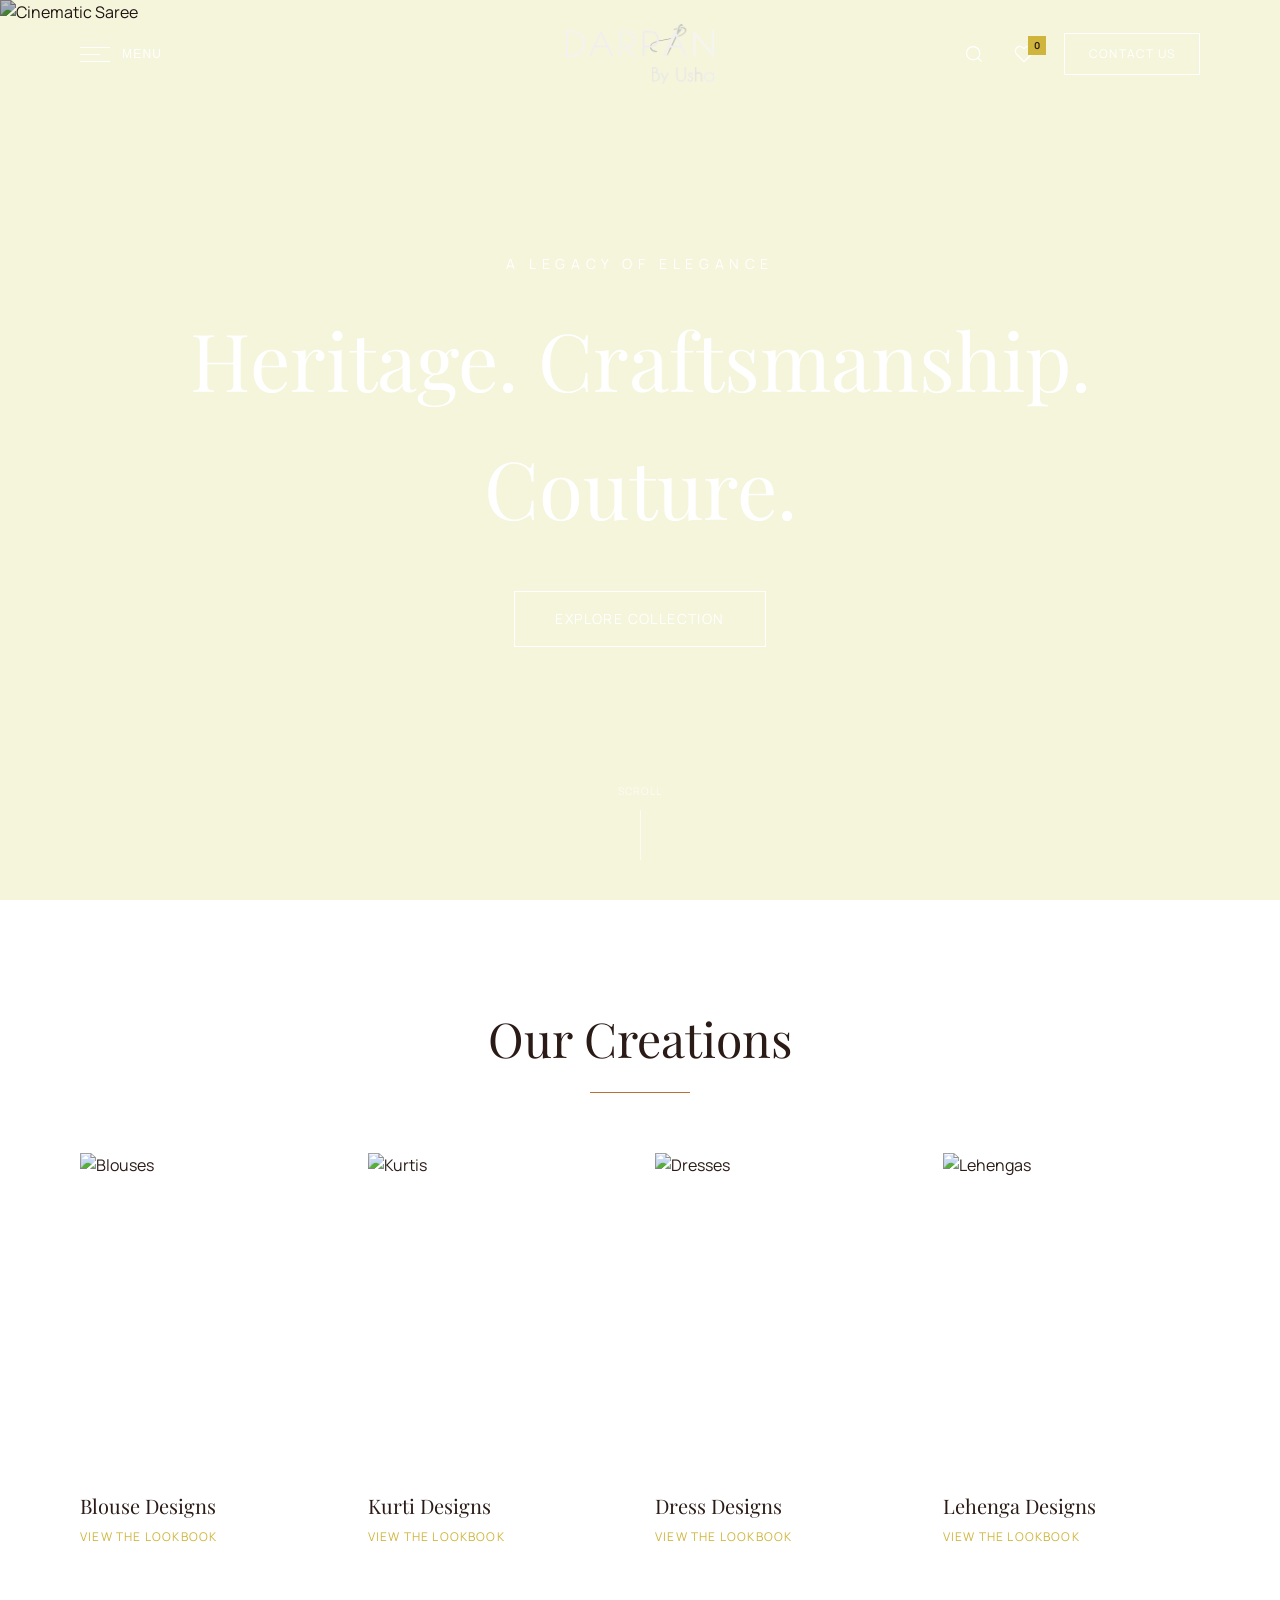
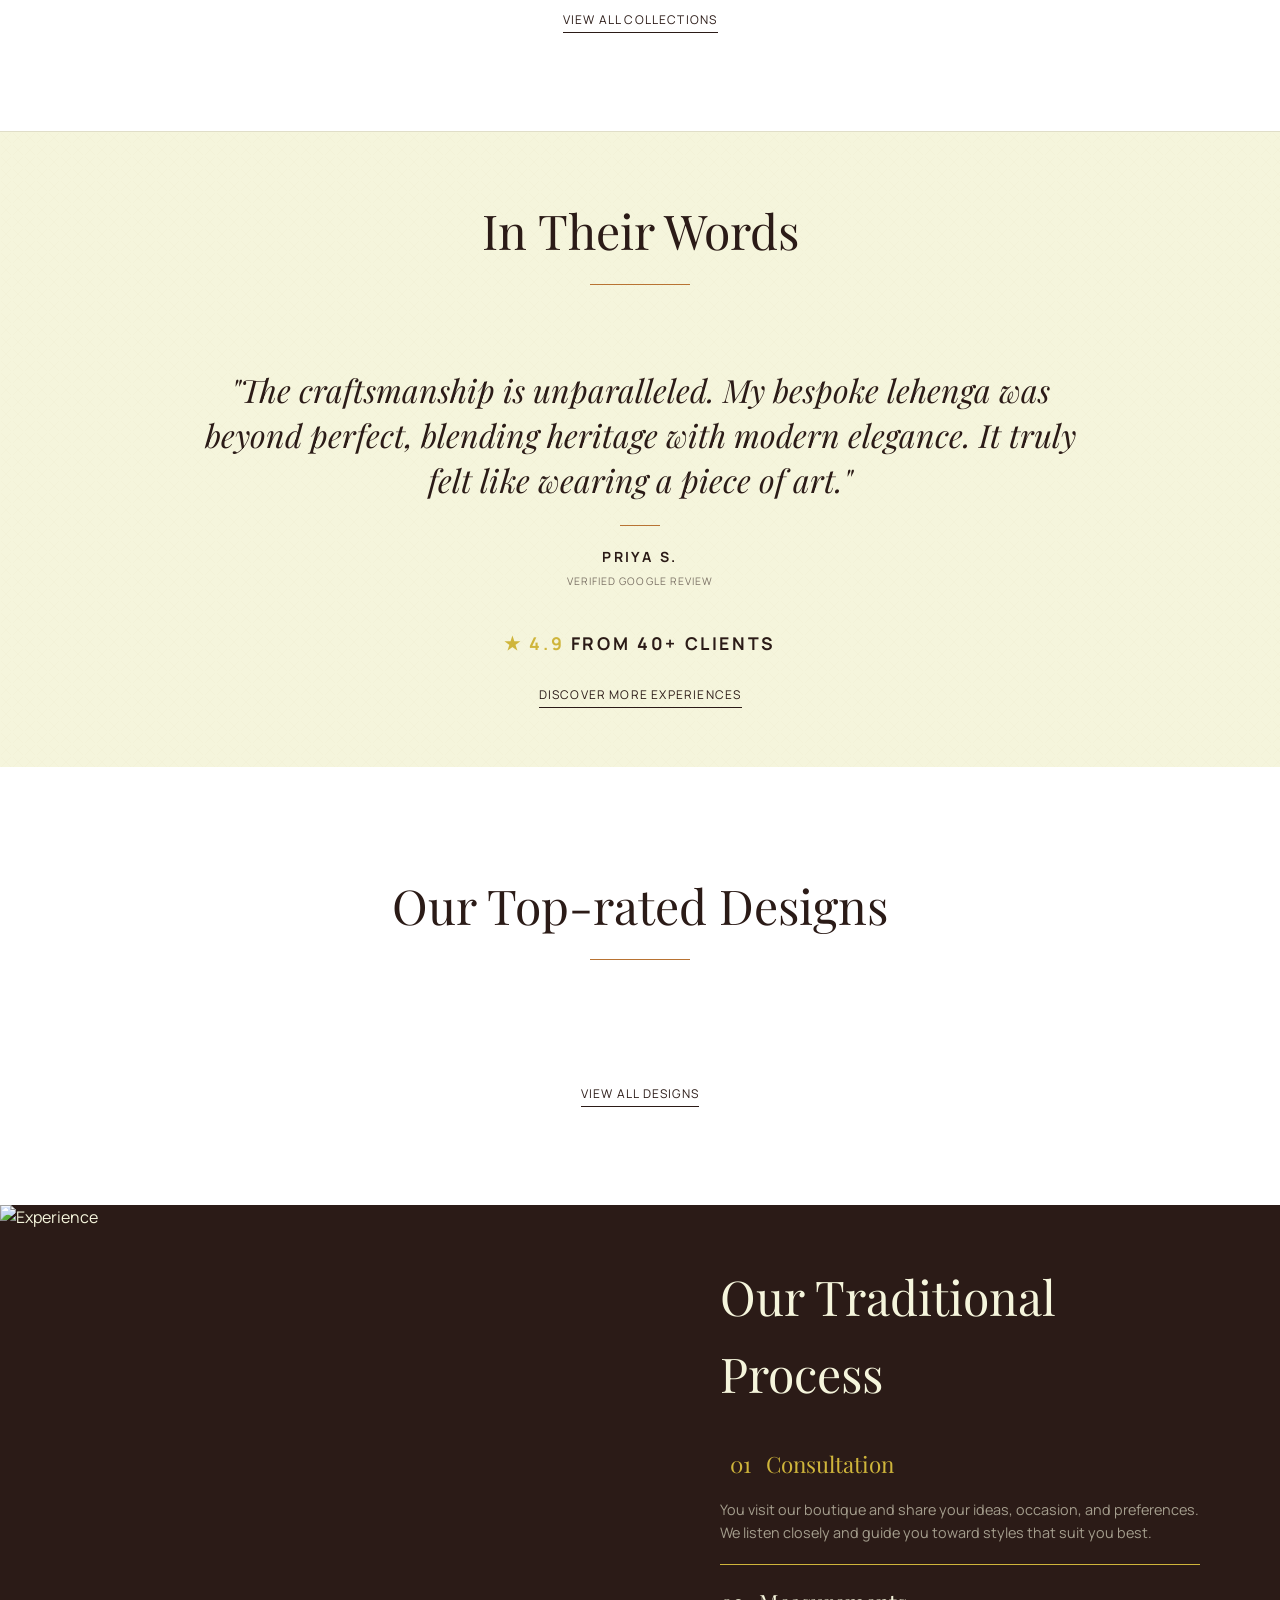
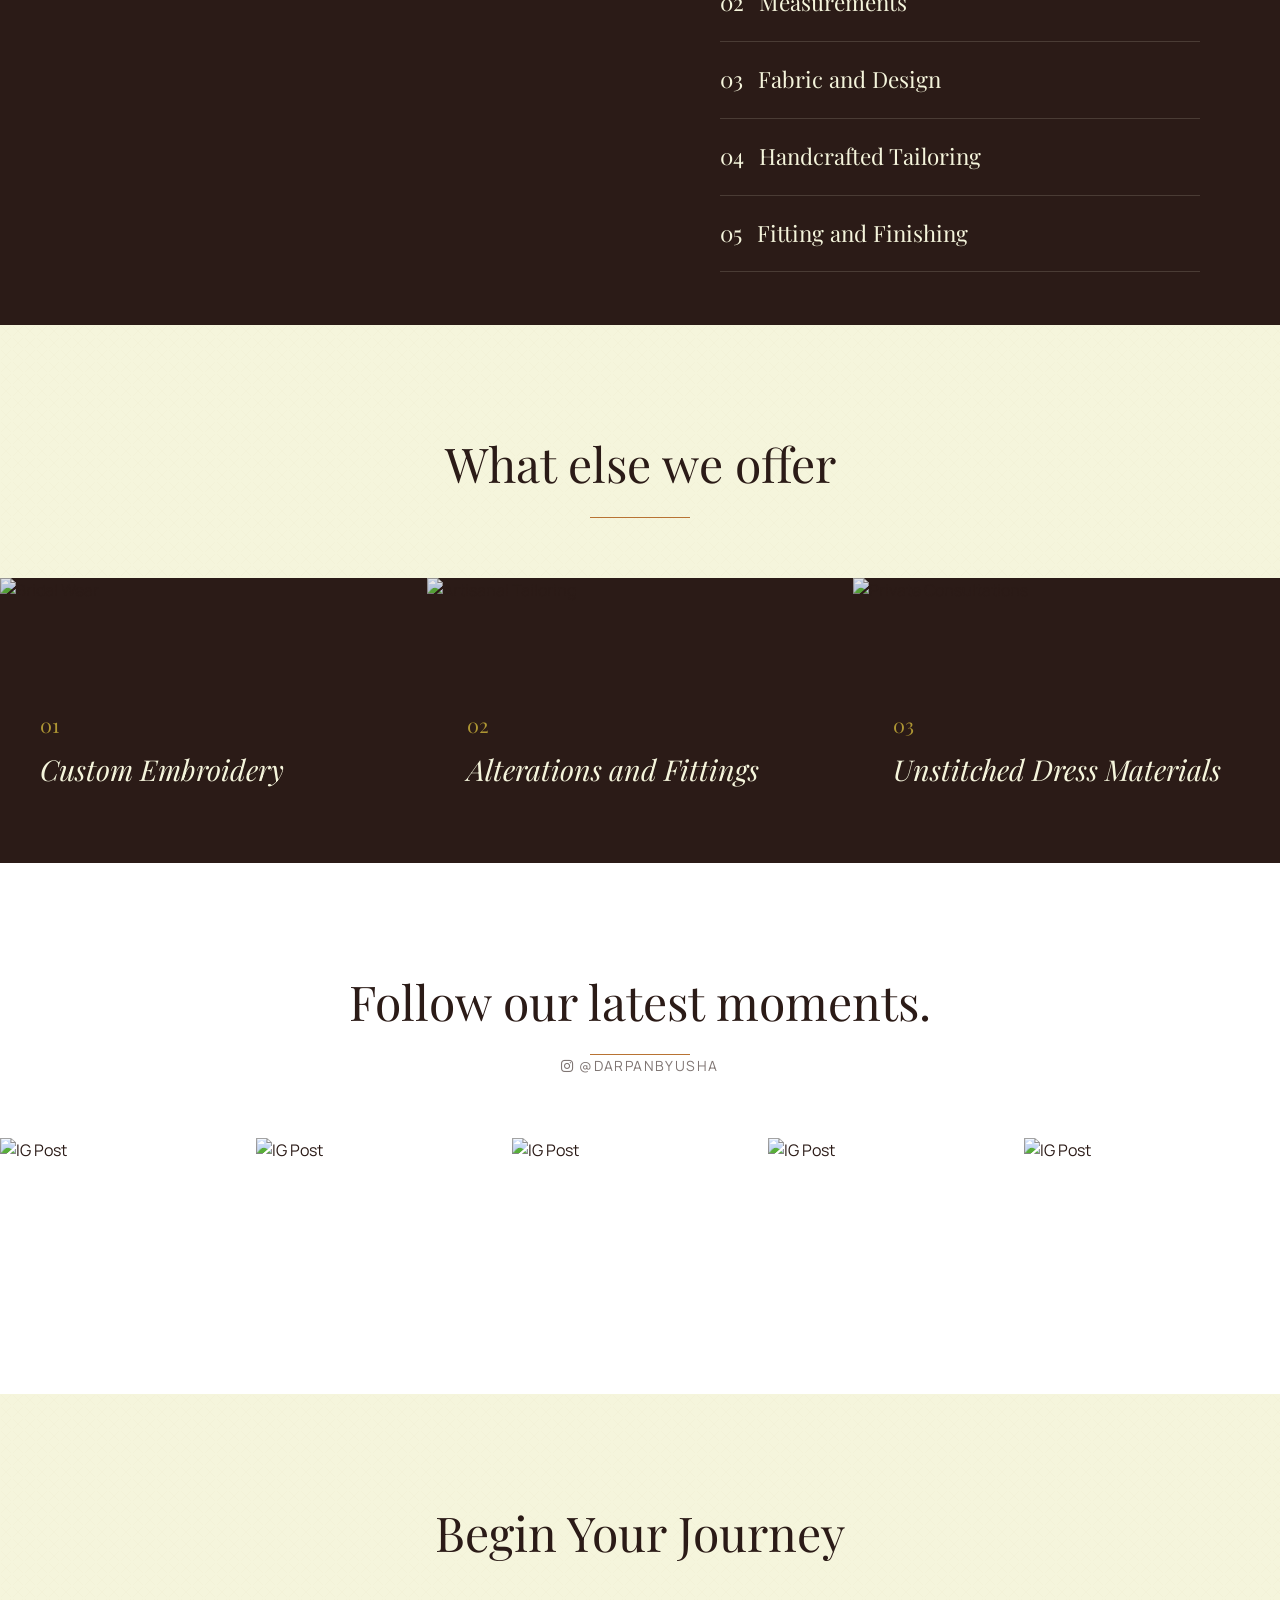
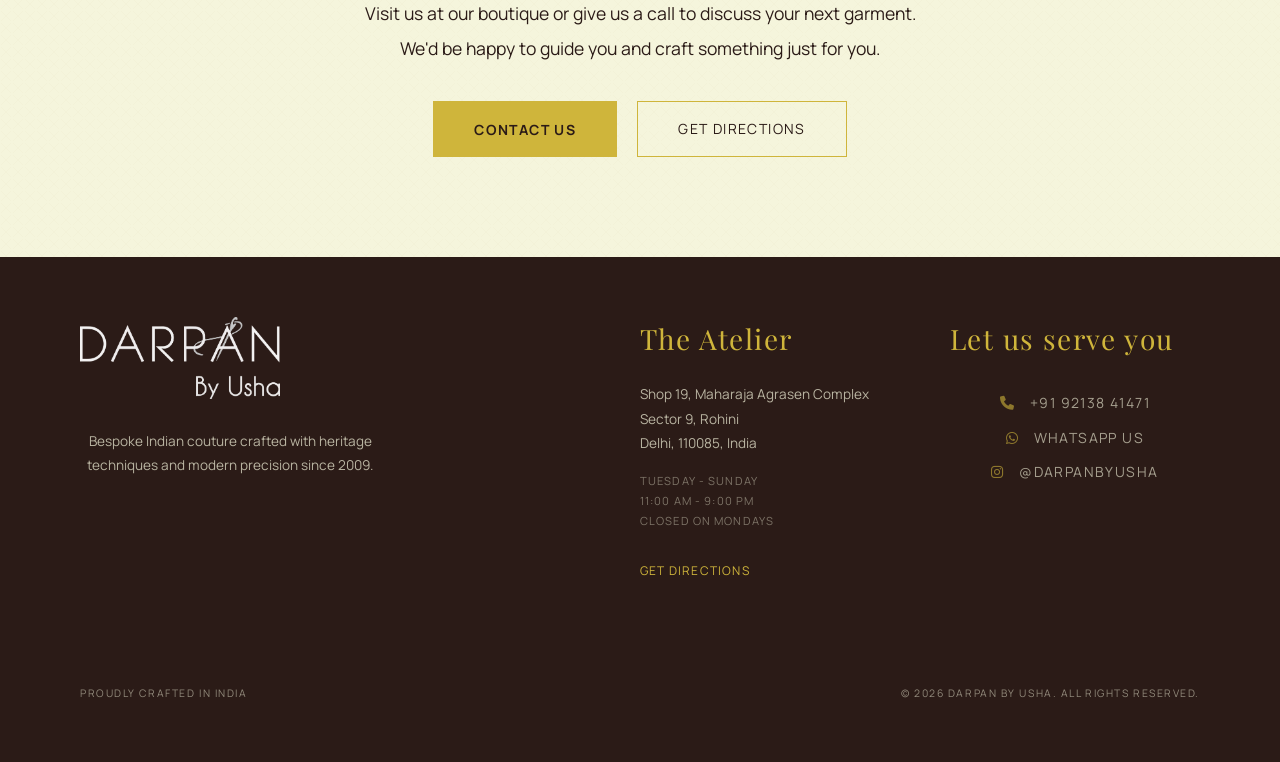
==== index.html @ d4e7345a "Update index.html" ====
<!DOCTYPE html>
<html lang="en">
<head>
    <meta charset="utf-8">
    <meta name="viewport" content="width=device-width, initial-scale=1.0">
    <title>DARPAN by Usha | Bespoke Indian Couture</title>

    <link rel="apple-touch-icon" sizes="180x180" href="images/apple-touch-icon.png">
    <link rel="icon" type="image/png" sizes="32x32" href="images/favicon-32x32.png">
    <link rel="icon" type="image/png" sizes="16x16" href="images/favicon-16x16.png">
    <link rel="icon" type="image/png" sizes="192x192" href="images/android-chrome-192x192.png">
    <link rel="icon" type="image/png" sizes="512x512" href="images/android-chrome-512x512.png">
    <link rel="shortcut icon" href="images/favicon.ico">
    <link rel="manifest" href="site.webmanifest">

    <link rel="preconnect" href="https://fonts.googleapis.com">
    <link rel="preconnect" href="https://fonts.gstatic.com" crossorigin>
    <link href="https://fonts.googleapis.com/css2?family=Manrope:wght@300;400;500;700&family=Playfair+Display:ital,wght@0,400;0,700;1,400&display=swap" rel="stylesheet">
    <link rel="stylesheet" href="https://cdnjs.cloudflare.com/ajax/libs/font-awesome/6.0.0/css/all.min.css">
    <link rel="stylesheet" href="style.css">
</head>
<body>

    <header class="site-header sticky-top" id="main-header">
        
        <div class="header-left">
            <button class="menu-toggle-btn" id="open-menu-btn">
                <div class="hamburger-icon">
                    <span></span><span></span><span></span>
                </div>
                <span class="header-label hidden-mobile">Menu</span>
            </button>
            
            <div class="header-search-socials d-none">
                <a href="https://www.instagram.com/DARPANbyUsha" aria-label="Instagram"><i class="fab fa-instagram"></i></a>
                <a href="https://maps.app.goo.gl/Pfu1Sb8B3ytTwmtg8" aria-label="Google Maps" class="search-map-icon"><i class="fas fa-map-marker-alt"></i></a>
            </div>
        </div>
        
        <div class="header-centre">
            <a href="index.html" class="logo-link" id="header-logo-link">
                <img src="images/logo.png" alt="DARPAN by Usha" class="site-logo">
            </a>
        </div>
        
        <div class="header-right">
            <button class="search-btn" id="open-search-btn" aria-label="Search">
                <svg width="20" height="20" viewBox="0 0 24 24" fill="none" stroke="currentColor" stroke-width="1.5">
                    <circle cx="11" cy="11" r="8"></circle>
                    <line x1="21" y1="21" x2="16.65" y2="16.65"></line>
                </svg>
            </button>
            
            <a href="favourites.html" class="favourites-btn" aria-label="Favourites">
                <svg width="20" height="20" viewBox="0 0 24 24" fill="none" stroke="currentColor" stroke-width="1.5">
                    <path d="M20.84 4.61a5.5 5.5 0 0 0-7.78 0L12 5.67l-1.06-1.06a5.5 5.5 0 0 0-7.78 7.78l1.06 1.06L12 21.23l7.78-7.78 1.06-1.06a5.5 5.5 0 0 0 0-7.78z"></path>
                </svg>
                <span class="fav-count">0</span>
            </a>

            <a href="#" class="btn-header-contact hidden-mobile open-nav-popup">Contact Us</a>

            <button id="close-search-btn" class="close-search-btn d-none" aria-label="Close Search">
                <i class="fas fa-times"></i>
            </button>
        </div>
    </header>

    <div class="menu-overlay" id="menu-overlay"></div>
    <nav class="side-menu" id="side-menu">
        <div class="side-menu-header">
            <button class="close-menu-btn" id="close-menu-btn" aria-label="Close Menu">
                <svg width="28" height="28" viewBox="0 0 24 24" fill="none" stroke="currentColor" stroke-width="1">
                    <line x1="18" y1="6" x2="6" y2="18"></line>
                    <line x1="6" y1="6" x2="18" y2="18"></line>
                </svg>
            </button>
        </div>
        
        <div class="side-menu-links">
            <a href="collections.html">Our Collections</a>
            <a href="designs.html">All Designs</a>
            <a href="about.html">About Us</a>
        </div>
        
        <div class="side-menu-divider"></div>
        
        <div class="side-menu-contact">
            <h2 class="contact-title">DARPAN by Usha</h2>
            <p>Shop 19, Maharaja Agrasen Complex<br>Sector 9, Rohini, Delhi, 110085, India</p>
            <p>+91 92138 41471</p>
            <a href="#" class="btn-solid-gold w-full mt-small open-nav-popup">Contact Us</a>
        </div>
    </nav>

    <main>
        <section id="hero" class="hero-section">
            <div class="hero-image-wrapper">
                <img src="images/hero.png" alt="Cinematic Saree" class="hero-bg">
            </div>
            <div class="hero-content">
                <span class="hero-subtitle animate-pulse">A Legacy of Elegance</span>
                <h1 class="hero-title">Heritage. Craftsmanship. Couture.</h1>
                <a href="#collections" class="btn-outline-light">Explore Collection</a>
            </div>
            <div class="scroll-indicator">
                <span>Scroll</span>
                <div class="scroll-line"><div class="scroll-line-inner"></div></div>
            </div>
        </section>

        <section id="collections" class="section-padding bg-white py-large">
            <div class="text-center mb-large">
                <h2 class="section-heading">Our Creations</h2>
                <div class="divider-copper"></div>
            </div>   

            <div class="grid-4-col mb-large">
                <a href="designs.html?filter=blouses" class="collection-card">
                    <div class="img-4x5"><img src="images/blouses.png" alt="Blouses"></div>
                    <h3>Blouse Designs</h3>
                    <p class="card-meta">View the Lookbook</p>
                </a>
                <a href="designs.html?filter=kurtis" class="collection-card">
                    <div class="img-4x5"><img src="images/kurtis.png" alt="Kurtis"></div>
                    <h3>Kurti Designs</h3>
                    <p class="card-meta">View the Lookbook</p>
                </a>
                <a href="designs.html?filter=dresses" class="collection-card">
                    <div class="img-4x5"><img src="images/dresses.png" alt="Dresses"></div>
                    <h3>Dress Designs</h3>
                    <p class="card-meta">View the Lookbook</p>
                </a>
                <a href="designs.html?filter=lehengas" class="collection-card">
                    <div class="img-4x5"><img src="images/lehengas.png" alt="Lehengas"></div>
                    <h3>Lehenga Designs</h3>
                    <p class="card-meta">View the Lookbook</p>
                </a>
            </div>

            <div class="text-center">
                <a href="collections.html" class="link-underline">View All Collections</a>
            </div>
        </section>

        <section class="section-padding py-medium bg-cream relative texture-bg border-top-light border-bottom-light">
            <div class="text-center mb-large relative z-10">
                <h2 class="section-heading ">In Their Words</h2>
                <div class="divider-copper mb-small"></div>
            </div>

            <div class="testimonial-slider relative z-10" id="testimonial-slider">
                <div class="testimonial-slide active">
                    <div class="quote-wrapper">
                        <h3 class="testimonial-quote italic">
                            "The craftsmanship is unparalleled. My bespoke lehenga was beyond perfect, blending heritage with modern elegance. It truly felt like wearing a piece of art."
                        </h3>
                    </div>
                    <div class="accent-line"></div>
                    <div class="testimonial-author">
                        <p class="author-name">Priya S.</p>
                        <p class="author-meta">Verified Google Review</p>
                    </div>
                </div>

                <div class="testimonial-slide">
                    <div class="quote-wrapper">
                        <h3 class="testimonial-quote italic">
                            "An absolute masterclass in tailoring. The Banarasi silk saree I purchased is now a cherished family heirloom."
                        </h3>
                    </div>
                    <div class="accent-line"></div>
                    <div class="testimonial-author">
                        <p class="author-name">Anjali K.</p>
                        <p class="author-meta">Verified Google Review</p>
                    </div>
                </div>

                <div class="testimonial-slide">
                    <div class="quote-wrapper">
                        <h3 class="testimonial-quote italic">
                            "From the first consultation to the final fitting, the experience was flawless. True luxury and authentic artistry in every single stitch."
                        </h3>
                    </div>
                    <div class="accent-line"></div>
                    <div class="testimonial-author">
                        <p class="author-name">Meera R.</p>
                        <p class="author-meta">Verified Google Review</p>
                    </div>
                </div>
            </div>

            <div class="text-center mt-large relative z-10">
                <p class="rating-text mb-small"><span class="text-gold">★ 4.9</span> from 40+ clients</p>
                <a href="https://maps.app.goo.gl/QJRLhpbEAr96PmsB6" target="_blank" rel="noopener noreferrer" class="link-underline">Discover More Experiences</a>
            </div>
        </section>

        <section class="section-padding bg-white py-large">
            <div class="text-center mb-large">
                <h2 class="section-heading">Our Top-rated Designs</h2>
                <div class="divider-copper"></div>
            </div>
            
            <div id="homepage-designs-grid" class="grid-4-col mb-large"></div>
        
            <div class="text-center">
                <a href="designs.html" class="link-underline">View All Designs</a>
            </div>    
        </section>


        <section class="experience-section">
            <div class="experience-img-side">
                <img src="images/kurtis.png" alt="Experience" id="experience-image">
            </div>
            <div class="experience-text-side">
                <h2 class="section-heading mb-large text-cream">Our Traditional Process</h2>
                <div class="experience-accordion">
                    <div class="experience-item active" data-img="images/kurtis.png">
                        <h3><span>01</span> Consultation</h3>
                        <p>You visit our boutique and share your ideas, occasion, and preferences.<br>We listen closely and guide you toward styles that suit you best.</p>
                    </div>
                    <div class="experience-item" data-img="images/dress5.png">
                        <h3><span>02</span>Measurements</h3>
                        <p>Precise measurements are taken to ensure the garment is tailored specifically to you.</p>
                    </div>
                    <div class="experience-item" data-img="images/dress7.png">
                        <h3><span>03</span> Fabric and Design</h3>
                        <p>You may bring your own fabric, or we can help source the right material.<br>Together we finalize the design, details, and delivery timeline.</p>
                    </div>
                    <div class="experience-item" data-img="images/dress6.png">
                        <h3><span>04</span> Handcrafted Tailoring</h3>
                        <p>Our master cutter carefully prepares the pattern to your measurements, and our skilled tailors stitch the garment with attention to every detail.</p>
                    </div>
                    <div class="experience-item" data-img="images/kurtis.png">
                        <h3><span>05</span> Fitting and Finishing</h3>
                        <p>You return for a fitting.<br>Most pieces fit beautifully the first time, but we happily make any adjustments before the final delivery.</p>
                    </div>
                </div>
            </div>
        </section>

        <section id="services" class="section-padding py-custom relative texture-bg bg-cream">
            <div class="text-center mb-large">
                <h2 class="section-heading">What else we offer</h2>
                <div class="divider-copper mb-small"></div>
            </div>

            <div class="landscape-services-grid">
                <div class="landscape-card">
                    <img src="https://lh3.googleusercontent.com/aida-public/[base64]" alt="Bridal Wear" class="landscape-bg">
                    <div class="landscape-overlay"></div>
                    <div class="landscape-content">
                        <span class="landscape-number font-heading text-gold">01</span>
                        <h3 class="landscape-title italic">Custom Embroidery</h3>
                        <div class="landscape-line"></div>
                        <p class="landscape-desc">We create custom embroidery based on your design and fabric, adding elegant detail to your outfit.</p>
                    </div>
                </div>
                <div class="landscape-card">
                    <img src="https://lh3.googleusercontent.com/aida-public/[base64]" alt="Artisanal Tailoring" class="landscape-bg">
                    <div class="landscape-overlay"></div>
                    <div class="landscape-content">
                        <span class="landscape-number font-heading text-gold">02</span>
                        <h3 class="landscape-title italic">Alterations and Fittings</h3>
                        <div class="landscape-line"></div>
                        <p class="landscape-desc">We offer precise alterations to ensure your outfit fits and drapes beautifully.</p>
                    </div>
                </div>
                <div class="landscape-card">
                    <img src="https://lh3.googleusercontent.com/aida-public/[base64]" alt="Private Consultations" class="landscape-bg">
                    <div class="landscape-overlay"></div>
                    <div class="landscape-content">
                        <span class="landscape-number font-heading text-gold">03</span>
                        <h3 class="landscape-title italic">Unstitched Dress Materials</h3>
                        <div class="landscape-line"></div>
                        <p class="landscape-desc">We offer quality dress materials that can be stitched to your design and measurements.</p>
                    </div>
                </div>
            </div>
        </section>

        <section class="bg-white py-custom">
            <div class="text-center mb-large">
                <h2 class="section-heading ">Follow our latest moments.</h2>
                <div class="divider-copper"></div>
                <p class="section-subheading">
                    <a href="https://instagram.com/DARPANbyUsha" target="_blank" rel="noopener">
                        <i class="fab fa-instagram"></i>
                        @DARPANbyUsha
                    </a>
                </p>
            </div>
            <div class="grid-5-col-edge">
                <a href="https://www.instagram.com/p/CX-rikZs5_0/?utm_source=ig_web_copy_link&igsh=MzRlODBiNWFlZA==" target="_blank" class="insta-block">
                    <img src="images/dress6.png" alt="IG Post">
                    <div class="insta-overlay"><i class="fab fa-instagram"></i></div>
                </a>
                <a href="https://www.instagram.com/p/CX-rikZs5_0/?utm_source=ig_web_copy_link&igsh=MzRlODBiNWFlZA==" target="_blank" class="insta-block">
                    <img src="images/dress7.png" alt="IG Post">
                    <div class="insta-overlay"><i class="fab fa-instagram"></i></div>
                </a>
                <a href="https://www.instagram.com/p/CX-rikZs5_0/?utm_source=ig_web_copy_link&igsh=MzRlODBiNWFlZA==" target="_blank" class="insta-block">
                    <img src="images/dress8.png" alt="IG Post">
                    <div class="insta-overlay"><i class="fab fa-instagram"></i></div>
                </a>
                <a href="https://www.instagram.com/p/CX-rikZs5_0/?utm_source=ig_web_copy_link&igsh=MzRlODBiNWFlZA==" target="_blank" class="insta-block">
                    <img src="images/dress9.png" alt="IG Post">
                    <div class="insta-overlay"><i class="fab fa-instagram"></i></div>
                </a>
                <a href="https://www.instagram.com/p/CX-rikZs5_0/?utm_source=ig_web_copy_link&igsh=MzRlODBiNWFlZA==" target="_blank" class="insta-block">
                    <img src="images/dress2.png" alt="IG Post">
                    <div class="insta-overlay"><i class="fab fa-instagram"></i></div>
                </a>
            </div>
        </section>

        <section class="section-padding py-large bg-cream relative texture-bg text-center">
            <div class="cta-container">
                <h2 class="section-heading mb-small">Begin Your Journey</h2>
                <p class="cta-text">
                    Visit us at our boutique or give us a call to discuss your next garment.<br>
                    We'd be happy to guide you and craft something just for you.
                </p>
                <div class="cta-buttons mt-small">
                    <button id="open-contact-popup" class="btn-solid-gold">Contact Us</button>
                    <a href="https://maps.app.goo.gl/QJRLhpbEAr96PmsB6" target="_blank" rel="noopener noreferrer" class="btn-outline-gold">Get Directions</a>
                </div>
            </div>
        </section>
    </main>

<footer class="site-footer bg-brown text-cream py-medium">
        <div class="max-w-screen mx-auto section-padding">
            
            <div class="footer-editorial-grid">
                
                <div class="footer-brand-editorial">
                    <a href="index.html">
                        <img src="images/logo.png" alt="DARPAN by Usha" class="footer-logo-large">
                    </a>
                    <p class="mt-small" style="opacity: 0.7; font-size: 0.85rem; line-height: 1.8; max-width: 300px;">
                        Bespoke Indian couture crafted with heritage techniques and modern precision since 2009.
                    </p>
                </div>

                <div class="footer-atelier">
                    <h4 class="footer-heading text-gold">The Atelier</h4>
                    <p style="opacity: 0.7; font-size: 0.85rem; line-height: 1.8; margin-bottom: 15px;">
                        Shop 19, Maharaja Agrasen Complex<br>
                        Sector 9, Rohini<br>
                        Delhi, 110085, India
                    </p>
                    
                    <p style="opacity: 0.4; font-size: 0.7rem; letter-spacing: 0.1em; text-transform: uppercase; line-height: 1.8;">
                        Tuesday - Sunday<br>
                        11:00 AM - 9:00 PM<br>
                        Closed on Mondays
                    </p>
                    
                    <a href="https://maps.app.goo.gl/Pfu1Sb8B3ytTwmtg8" target="_blank" rel="noopener noreferrer" class="link-underline mt-small" style="display: inline-block; color: var(--gold); font-size: 0.75rem;">Get Directions</a>
                </div>

                <div class="footer-contact-editorial">
                    <h4 class="footer-heading text-gold">Let us serve you</h4>
                    
                    <div class="footer-contact-links mt-small">
                        <a href="tel:+919213841471">
                            <i class="fas fa-phone" style="color: var(--gold); margin-right: 10px;"></i> +91 92138 41471
                        </a>
                        <a href="https://wa.me/919213841471" target="_blank" rel="noopener noreferrer">
                            <i class="fab fa-whatsapp" style="color: var(--gold); margin-right: 10px;"></i> WhatsApp Us
                        </a>
                        <a href="https://instagram.com/DARPANbyUsha" target="_blank" rel="noopener noreferrer">
                            <i class="fab fa-instagram" style="color: var(--gold); margin-right: 10px;"></i> @DARPANbyUsha
                        </a>
                    </div>
                </div>

            </div>

            <div class="footer-bottom-editorial">
                <div class="footer-bottom-flex">
                    <p>Proudly Crafted in India</p>
                    <p>© 2026 DARPAN by Usha. All Rights Reserved.</p>
                </div>
            </div>

        </div>
    </footer>


    <button id="scroll-to-top" class="scroll-to-top-btn" aria-label="Back to top">
        <svg viewBox="0 0 24 24" fill="none" stroke="currentColor" stroke-width="1.5">
            <path d="M18 15l-6-6-6 6"></path>
        </svg>
    </button>

    <div id="search-overlay" class="search-modal">
        <div class="search-container">
            <div class="premium-search-box">
                <svg class="search-input-icon" width="28" height="28" viewBox="0 0 24 24" fill="none" stroke="currentColor" stroke-width="1.5">
                    <circle cx="11" cy="11" r="8"></circle>
                    <line x1="21" y1="21" x2="16.65" y2="16.65"></line>
                </svg>
                <input type="text" id="search-input" class="premium-search-input" placeholder="SEARCH FOR A DESIGN..." autocomplete="off">
            </div>
            
            <div id="search-results-grid" class="grid-4-col gallery-grid max-w-screen mx-auto" style="width: 100%;"></div>
            
            <div id="search-empty-state" class="text-center d-none" style="margin-top: 40px;">
                <p style="color: #000; font-size: 1rem; text-transform: uppercase; letter-spacing: 0.1em;">No matching designs found.</p>
            </div>

            <div class="search-footer-cta mt-large text-center">
                <p class="cta-question">Can't find exactly what you are looking for?<br>Reach out to discuss your custom requirements.</p>
                <div class="search-cta-buttons">
                    <a href="tel:+919213841471" class="btn-black-outline"><i class="fas fa-phone"></i> Call Us</a>
                    <a href="https://wa.me/919213841471" target="_blank" rel="noopener noreferrer" class="btn-black-outline"><i class="fab fa-whatsapp"></i> WhatsApp Us</a>
                </div>
                
                <button id="close-search-bottom" class="close-search-bottom-btn">Close Search</button>
            </div>
        </div>
    </div>

    <div id="quick-view-modal" class="modal-overlay">
        <div class="qv-box">
            <button id="close-qv" class="close-btn" aria-label="Close">
                <i class="fas fa-times"></i>
            </button>
            <div class="qv-content">
                <div class="qv-image-side">
                    <img id="qv-img" src="" alt="Design Preview">
                </div>
                <div class="qv-text-side bg-white" id="qv-interaction-panel">
                    <div id="qv-details-view" class="qv-view active">
                        <p id="qv-collection" class="qv-collection text-gold">Collection Name</p>
                        <h2 id="qv-title" class="qv-title text-brown">Design Title</h2>
                        <p id="qv-ref" class="archive-ref mb-large">Design No. 000</p>
                        <button id="show-qv-contact" class="btn-solid-gold w-full">Enquire About This Design</button>
                    </div>
                    <div id="qv-contact-view" class="qv-view">
                        <button id="back-to-details" class="back-btn mb-small" aria-label="Go Back">
                            <i class="fas fa-arrow-left"></i> Back to Details
                        </button>
                        <h3 class="qv-title text-brown mb-small" style="font-size: 2rem;">Get in Touch</h3>
                        <p class="qv-desc mb-medium">We would be delighted to assist you with this design.</p>
                        <a href="tel:+919213841471" class="btn-solid-gold w-full mb-small"><i class="fas fa-phone"></i> Call Us</a>
                        <a href="https://wa.me/919213841471" target="_blank" rel="noopener noreferrer" class="btn-outline-gold w-full"><i class="fab fa-whatsapp"></i> WhatsApp Us</a>
                    </div>
                </div>
            </div>
        </div>
    </div>

    <div id="toast-container" class="toast-notification">Added to your favourites</div>
 
    <div id="contact-modal" class="modal-overlay">
        <div class="modal-box">
            <button id="close-modal" class="close-btn" aria-label="Close"><i class="fas fa-times"></i></button>
            <h3 class="modal-title text-brown mb-small">Get in Touch</h3>
            <p class="modal-text mb-medium">We would be delighted to assist you. How would you prefer to reach out?</p>
            <div class="modal-actions">
                <a href="tel:+919213841471" class="btn-solid-gold w-full mb-small"><i class="fas fa-phone"></i> Call Us</a>
                <a href="https://wa.me/919213841471" target="_blank" rel="noopener noreferrer" class="btn-outline-gold w-full"><i class="fab fa-whatsapp"></i> WhatsApp Us</a>
            </div>
        </div>
    </div>

    <div id="nav-contact-modal" class="modal-overlay">
        <div class="modal-box">
            <button class="close-btn close-nav-btn" aria-label="Close"><i class="fas fa-times"></i></button>
            <h3 class="modal-title text-brown mb-small">Get in Touch</h3>
            <p class="modal-text mb-medium">We would be delighted to assist you. How would you prefer to reach out?</p>
            <div class="modal-actions">
                <a href="tel:+919213841471" class="btn-solid-gold w-full mb-small"><i class="fas fa-phone"></i> Call Us</a>
                <a href="https://wa.me/919213841471" target="_blank" rel="noopener noreferrer" class="btn-outline-gold w-full mb-small"><i class="fab fa-whatsapp"></i> WhatsApp Us</a>
                <a href="http://googleusercontent.com/maps.google.com/YOUR_LINK" target="_blank" rel="noopener noreferrer" class="btn-outline-gold w-full"><i class="fas fa-map-marker-alt"></i> Get Directions</a>
            </div>
        </div>
    </div>

<script src="script.js"></script>
</body>
</html>
---- style.css ----
/* --- SMOOTH SCROLLING & PERFECT SNAPPING --- */
html { scroll-behavior: smooth; }
section { scroll-margin-top: 90px; }

/* ==========================================
   1. VARIABLES & RESET
========================================== */
:root {
    --cream: #F5F5DC;
    --brown: #2B1B17;
    --copper: #B87333;
    --gold: #CFB53B;
    --white: #FFFFFF;
    --black: #000000;
    --red: #9b111e;
    --font-heading: 'Playfair Display', serif;
    --font-body: 'Manrope', sans-serif;
    --pad-x: 80px;
}

* { margin: 0; padding: 0; box-sizing: border-box; border-radius: 0 !important; }

body {
    background-color: var(--cream);
    color: var(--brown);
    font-family: var(--font-body);
    overflow-x: hidden;
    line-height: 1.6;
}

h1, h2, h3, h4, h5, h6 { font-family: var(--font-heading); font-weight: 400; }
a { text-decoration: none; color: inherit; }
ul { list-style: none; }

.italic { font-style: italic; }
.text-center { text-align: center; }
.text-cream { color: var(--cream) !important; }
.text-brown { color: var(--brown) !important; }
.text-gold { color: var(--gold) !important; }
.bg-cream { background-color: var(--cream); }
.bg-white { background-color: var(--white); }
.bg-brown { background-color: var(--brown); }
.bg-gold { background-color: var(--gold); }

.section-padding { padding-left: var(--pad-x); padding-right: var(--pad-x); }
.py-large { padding-top: 100px; padding-bottom: 100px; }
.py-vlarge { padding-top: 150px; padding-bottom: 150px; }
.py-medium { padding-top: 60px; padding-bottom: 60px; }
.py-small { padding-top: 40px; padding-bottom: 40px; }
.py-smallcustom { padding-top: 20px; padding-bottom: 40px; }
.py-custom { padding-top: 100px; padding-bottom: 0px; }
.mb-large { margin-bottom: 60px; }
.mb-small { margin-bottom: 24px; }

::-webkit-scrollbar { width: 6px; }
::-webkit-scrollbar-track { background: var(--cream); }
::-webkit-scrollbar-thumb { background: var(--brown); }

/* ==========================================
   2. HEADER & NAVIGATION MENU
========================================== */
.site-header {
    position: fixed; top: 0; left: 0; width: 100%; z-index: 50;
    display: flex; justify-content: space-between; align-items: center;
    padding: 24px var(--pad-x); color: var(--black);
    transition: background-color 0.4s ease, color 0.4s ease, box-shadow 0.4s ease;
}

.site-header.scrolled {
    background-color: var(--white); color: var(--brown);
    box-shadow: 0 4px 10px rgba(0,0,0,0.05);
}

.header-left, .header-right { flex: 1; display: flex; align-items: center; gap: 30px; }
.header-right { justify-content: flex-end; }
.header-centre { flex: 1; text-align: center; }

.site-logo {
    height: 60px; width: auto; display: block; margin: 0 auto; 
    filter: invert(1); transition: transform 0.4s ease, filter 0.4s ease; 
}
.site-header.scrolled .site-logo { filter: invert(0); }

.logo { font-size: 2rem; letter-spacing: 0.2em; font-weight: 700; font-family: var(--font-heading); }
.header-label { font-size: 0.75rem; text-transform: uppercase; letter-spacing: 0.1em; }

.menu-toggle-btn { display: flex; align-items: center; gap: 12px; background: none; border: none; cursor: pointer; color: inherit; }
.hamburger-icon { display: flex; flex-direction: column; gap: 6px; }
.hamburger-icon span { width: 30px; height: 1px; background-color: currentColor; display: block; transition: width 0.3s ease; }
.hamburger-icon span:nth-child(2) { width: 20px; }
.menu-toggle-btn:hover .hamburger-icon span:nth-child(2) { width: 30px; } 

.search-btn { background: none; border: none; color: inherit; cursor: pointer; display: flex; align-items: center; }
.btn-header-contact {
    border: 1px solid currentColor; padding: 10px 24px; font-size: 0.75rem; 
    text-transform: uppercase; letter-spacing: 0.1em; transition: all 0.3s ease;
}
.btn-header-contact:hover { background-color: var(--white); color: var(--brown); }
.site-header.scrolled .btn-header-contact:hover { background-color: var(--brown); color: var(--white); }

.menu-overlay { position: fixed; inset: 0; background: rgba(43, 27, 23, 0.7); z-index: 90; opacity: 0; pointer-events: none; transition: opacity 0.5s ease; }
.menu-overlay.active { opacity: 1; pointer-events: auto; }

.side-menu {
    position: fixed; top: 0; left: 0; width: 100%; max-width: 480px; height: 100vh;
    background-color: var(--cream); color: var(--brown); z-index: 100;
    transform: translateX(-100%); transition: transform 0.6s cubic-bezier(0.77, 0, 0.175, 1); 
    display: flex; flex-direction: column; padding: 60px var(--pad-x); overflow-y: auto;
}
.side-menu.active { transform: translateX(0); }

.side-menu-header { display: flex; justify-content: flex-end; margin-bottom: 60px; }
.close-menu-btn { background: none; border: none; cursor: pointer; color: var(--brown); transition: transform 0.3s; }
.close-menu-btn:hover { transform: scale(1.1); }

.side-menu-links { display: flex; flex-direction: column; gap: 35px; }
.side-menu-links a { font-family: var(--font-heading); font-size: 2.5rem; transition: color 0.3s ease; }
.side-menu-links a:hover { color: var(--gold); }
.side-menu-links a.current-page { color: var(--gold); pointer-events: none; }

.side-menu-divider { width: 100%; height: 1px; background-color: rgba(43, 27, 23, 0.1); margin: 50px 0; }
.side-menu-contact .contact-title { font-size: 0.75rem; text-transform: uppercase; letter-spacing: 0.2em; color: var(--gold); margin-bottom: 15px; font-weight: 700; }
.side-menu-contact p { font-size: 0.875rem; opacity: 0.7; margin-bottom: 8px; }
.mt-small { margin-top: 30px; display: block; text-align: center; }

/* ==========================================
   3. HERO SECTION
========================================== */
.hero-section { position: relative; height: 100vh; width: 100%; overflow: hidden; }
.hero-image-wrapper { position: absolute; inset: 0; }
.hero-bg { width: 100%; height: 100%; object-fit: cover; filter: brightness(0.75); }

.hero-content {
    position: absolute; inset: 0;
    display: flex; flex-direction: column; align-items: center; justify-content: center;
    text-align: center; color: var(--white); padding: 0 24px;
}
.hero-subtitle { text-transform: uppercase; letter-spacing: 0.4em; font-size: 0.875rem; margin-bottom: 20px; }
.hero-title { font-size: 5rem; margin-bottom: 40px; }

.btn-outline-light { display: inline-block; padding: 16px 40px; border: 1px solid var(--white); color: var(--white); text-transform: uppercase; letter-spacing: 0.1em; font-size: 0.875rem; transition: all 0.3s ease; }
.btn-outline-light:hover { background-color: var(--white); color: var(--brown); }

.btn-outline-gold { display: inline-block; padding: 16px 40px; border: 1px solid var(--gold); color: var(--brown); text-transform: uppercase; letter-spacing: 0.1em; font-size: 0.875rem; transition: all 0.3s ease; }
.btn-outline-gold:hover { background-color: var(--gold); color: var(--brown); }

.scroll-indicator { position: absolute; bottom: 40px; left: 50%; transform: translateX(-50%); display: flex; flex-direction: column; align-items: center; gap: 10px; color: var(--white); opacity: 0.7; }
.scroll-indicator span { font-size: 0.65rem; text-transform: uppercase; letter-spacing: 0.1em; }
.scroll-line { width: 1px; height: 50px; background: rgba(255,255,255,0.3); position: relative; overflow: hidden; }
.scroll-line-inner { position: absolute; top: 0; left: 0; width: 100%; height: 100%; background: var(--white); animation: scrollLine 2s infinite ease-in-out; }
@keyframes scrollLine { 0% { transform: translateY(-100%); } 100% { transform: translateY(100%); } }

/* ==========================================
   4. GRIDS & CARDS
========================================== */
.section-heading { font-size: 3rem; margin-bottom: 15px; }
.section-subheading { font-size: 0.875rem; text-transform: uppercase; letter-spacing: 0.1em; opacity: 0.6; }
.divider-copper { width: 100px; height: 1px; background-color: var(--copper); margin: 0 auto; }

.section-header-split { display: flex; justify-content: space-between; align-items: flex-end; margin-bottom: 60px; }
.link-underline { font-size: 0.75rem; text-transform: uppercase; letter-spacing: 0.1em; border-bottom: 1px solid var(--brown); padding-bottom: 4px; transition: border-color 0.3s ease; }
.link-underline:hover { border-color: var(--gold); }

.grid-4-col { display: grid; grid-template-columns: repeat(4, 1fr); gap: 30px; }
.img-4x5 { aspect-ratio: 4 / 5; overflow: hidden; position: relative; margin-bottom: 15px; }
.img-4x5 img { width: 100%; height: 100%; object-fit: cover; transition: transform 0.7s ease; }
.collection-card:hover .img-4x5 img { transform: scale(1.05); }

.collection-card h3 { font-size: 1.25rem; }
.card-meta { font-size: 0.75rem; text-transform: uppercase; letter-spacing: 0.1em; color: var(--gold); margin-top: 5px; }

.design-info { display: flex; justify-content: space-between; align-items: flex-start; }
.sku { font-size: 0.7rem; text-transform: uppercase; letter-spacing: 0.05em; opacity: 0.5; margin-bottom: 5px; }
.design-info h4 { font-size: 1.125rem; font-family: var(--font-body); }
.price { font-weight: 500; font-size: 1rem; }

/* The 3 Column Layout */
.grid-3-col { display: grid; grid-template-columns: repeat(3, 1fr); gap: 60px; }
.service-card { text-align: left; padding: 20px 0; transition: transform 0.4s ease; }
.service-card:hover { transform: translateY(-5px); }
.service-number { font-size: 4rem; line-height: 1; display: block; margin-bottom: 10px; opacity: 0.3; transition: opacity 0.4s ease; }
.service-card:hover .service-number { opacity: 0.8; }
.service-title { font-size: 1.75rem; color: var(--brown); margin-bottom: 15px; font-weight: 400; }
.service-line { width: 0; height: 1px; background-color: var(--copper); margin-bottom: 20px; transition: width 0.6s cubic-bezier(0.165, 0.84, 0.44, 1); }
.service-card:hover .service-line { width: 100%; }
.service-desc { font-size: 0.875rem; color: rgba(43, 27, 23, 0.8); line-height: 1.8; }

.font-heading { font-family: var(--font-heading); }

/* ==========================================
   5. HE DARPAN EXPERIENCE
========================================== */
.experience-section { display: flex; height: 80vh; min-height: 600px; background-color: var(--brown); color: var(--cream); overflow: hidden; }
.experience-img-side { width: 50%; height: 100%; position: relative; }
.experience-img-side img { width: 100%; height: 100%; object-fit: cover; position: absolute; top: 0; left: 0; transition: opacity 0.8s ease-in-out; }
.experience-text-side { width: 50%; padding: 60px 80px; display: flex; flex-direction: column; justify-content: center; overflow-y: auto; }
.experience-item { border-bottom: 1px solid rgba(245, 245, 220, 0.15); padding: 20px 0; cursor: pointer; transition: all 0.4s ease; }
.experience-item h3 { font-size: 1.4rem; display: flex; align-items: center; gap: 15px; margin: 0; transition: transform 0.4s ease, color 0.4s ease; }
.experience-item p { 
    max-height: 0; 
    opacity: 0; 
    margin: 0; 
    font-size: 0.9rem; 
    line-height: 1.6; 
    color: rgba(245, 245, 220, 0.6); 
    transition: max-height 0.5s ease, opacity 0.4s ease, margin-top 0.4s ease; 
    
    /* THE FIX: Forces the text to instantly hide when the box shrinks */
    overflow: hidden; 
}
.experience-item.active { border-bottom-color: var(--gold); }
.experience-item.active h3 { color: var(--gold); transform: translateX(10px); }
.experience-item.active p { max-height: 100px; opacity: 1; margin-top: 15px; }

/* ==========================================
   6. INSTAGRAM & TESTIMONIALS & CTA
========================================== */
.grid-5-col-edge { display: flex; width: 100%; }
.insta-block { flex: 1; aspect-ratio: 1 / 1; position: relative; overflow: hidden; display: block; }
.insta-block img { width: 100%; height: 100%; object-fit: cover; transition: transform 1s ease; }
.insta-overlay { position: absolute; inset: 0; background: rgba(0,0,0,0.3); display: flex; align-items: center; justify-content: center; opacity: 0; transition: opacity 0.4s ease; }
.insta-overlay span { color: var(--white); font-size: 0.75rem; text-transform: uppercase; letter-spacing: 0.1em; }
.insta-block:hover img { transform: scale(1.1); }
.insta-block:hover .insta-overlay { opacity: 1; }
.insta-overlay i { color: #ffffff; font-size: 2rem; transition: transform 0.3s ease; }
.insta-block:hover .insta-overlay i { transform: scale(1.1); }

.border-top-light { border-top: 1px solid rgba(43, 27, 23, 0.1); }
.border-top-dark { border-top: 1px solid rgba(245, 245, 220, 0.1); }

.texture-bg { background-color: var(--cream); background-image: url("data:image/svg+xml,%3Csvg width='12' height='12' viewBox='0 0 12 12' xmlns='http://www.w3.org/2000/svg'%3E%3Cpath d='M1 1l10 10M11 1L1 11' stroke='%23B87333' stroke-width='0.5' stroke-opacity='0.05' fill='none'/%3E%3C/svg%3E"); }
.relative { position: relative; }
.z-10 { z-index: 10; }

.testimonial-slider { max-width: 900px; margin: 0 auto; display: grid; grid-template-columns: 1fr; grid-template-areas: "slide-stack"; }
.testimonial-slide { grid-area: slide-stack; opacity: 0; pointer-events: none; transition: opacity 0.8s ease-in-out; text-align: center; display: flex; flex-direction: column; align-items: center; }
.testimonial-slide.active { opacity: 1; pointer-events: auto; z-index: 2; }
.stars { color: var(--gold); font-size: 1.5rem; letter-spacing: 4px; }
.quote-wrapper { display: flex; align-items: center; justify-content: center; height: 140px; width: 100%; margin: 20px 0; }
.testimonial-quote { font-size: 2rem; line-height: 1.4; color: var(--brown); margin: 0; font-weight: 300; }
.accent-line { width: 40px; height: 1px; background-color: var(--copper); margin: 0 auto 20px auto; }
.author-name { font-size: 0.875rem; text-transform: uppercase; letter-spacing: 0.2em; font-weight: 700; color: var(--brown); margin-bottom: 4px; }
.author-meta { font-size: 0.65rem; text-transform: uppercase; letter-spacing: 0.1em; opacity: 0.6; margin: 0; }

.mt-large { margin-top: 40px; }
.rating-text { font-size: 1.1rem; text-transform: uppercase; letter-spacing: 0.15em; font-weight: 700; }

.cta-container .section-heading { margin-bottom: 25px; }
.cta-subtitle { font-size: 0.75rem; text-transform: uppercase; letter-spacing: 0.3em; color: var(--gold); display: block; margin-bottom: 20px; }
.cta-text { line-height: 2; margin-bottom: 35px; font-size: 1.1rem; }
.cta-buttons { display: flex; justify-content: center; gap: 20px; }

.btn-solid-gold { display: inline-block; padding: 16px 40px; background-color: var(--gold); color: var(--brown); border: 1px solid var(--gold); text-transform: uppercase; letter-spacing: 0.1em; font-size: 0.875rem; font-weight: 700; transition: all 0.3s ease; }
.btn-solid-gold:hover { background-color: var(--white); color: var(--brown); border-color: var(--gold); }
button.btn-solid-gold { border: 1px solid var(--gold) !important; font-family: inherit; font-weight: 700; outline: none; cursor: pointer; }

/* ==========================================
   7. THE ATELIER FOOTER
========================================== */

.footer-editorial-grid { 
    display: grid; 
    grid-template-columns: 2fr 1fr 1fr; /* Gives the brand description more breathing room */
    gap: 60px; 
    margin-bottom: 80px; 
}

.footer-logo-large {
    max-width: 200px;
    height: auto;
    display: block;
    filter: invert(100%); /* Keeps it crisp white */
    transition: opacity 0.3s ease;
}

.footer-logo-large:hover {
    opacity: 0.8;
}

.footer-heading {
    font-size: 1.75rem;
    margin-bottom: 20px;
    letter-spacing: 0.05em;
    font-weight: 300;
}

.footer-contact-links {
    display: flex;
    flex-direction: column;
    gap: 12px;
}

.footer-contact-links a {
    font-size: 0.875rem;
    letter-spacing: 0.1em;
    text-transform: uppercase;
    opacity: 0.6;
    transition: opacity 0.3s ease, color 0.3s ease;
    display: inline-block;
}

.footer-contact-links a:hover {
    opacity: 1;
    color: var(--gold);
}

.footer-bottom-flex {
    display: flex;
    justify-content: space-between;
    align-items: center;
    padding-top: 20px;
    font-size: 0.65rem;
    text-transform: uppercase;
    letter-spacing: 0.15em;
    opacity: 0.5;
}

/* --- MOBILE FOOTER --- */
@media (max-width: 900px) {
    .footer-editorial-grid { 
        grid-template-columns: 1fr; 
        gap: 50px; 
        text-align: center; 
    }
    
    .footer-logo-large { margin: 0 auto; }
    .footer-brand-editorial p { margin: 15px auto 0 auto; }
    .footer-contact-editorial p { margin: 0 auto 20px auto; }
    
    .footer-bottom-flex { 
        flex-direction: column; 
        gap: 15px; 
    }
}

/* ==========================================
   9. FAVOURITES, CARDS & TOAST NOTIFICATION
========================================== */
.design-card { position: relative; }
.design-info { margin-top: 15px; text-align: left; display: flex; flex-direction: column; align-items: flex-start; justify-content: flex-start; gap: 2px; }
.design-name { font-size: 1.125rem; font-family: var(--font-body); margin: 0 !important; padding: 0 !important; line-height: 1.2; }
.archive-ref { font-size: 0.65rem; text-transform: uppercase; letter-spacing: 0.15em; opacity: 0.5; margin: 0; }

.wishlist-btn { position: absolute; top: 15px; right: 15px; background: rgba(255, 255, 255, 0.9); border: none; width: 40px; height: 40px; display: flex; align-items: center; justify-content: center; cursor: pointer; color: var(--brown); z-index: 10; overflow: visible; transition: transform 0.3s ease, background-color 0.3s ease; }
.wishlist-btn:hover { background: var(--white); transform: scale(1.05); }
.wishlist-btn svg { width: 18px; height: 18px; z-index: 2; position: relative; transition: all 0.3s ease; }
.wishlist-btn.active svg { fill: #9b111e; stroke: #9B111E; animation: heartPop 0.4s cubic-bezier(0.175, 0.885, 0.32, 1.275) forwards; }
@keyframes heartPop { 0% { transform: scale(1); } 50% { transform: scale(1.35); } 100% { transform: scale(1); } }

.wishlist-btn::after { content: ''; position: absolute; top: 50%; left: 50%; width: 6px; height: 6px; background: transparent; transform: translate(-50%, -50%); pointer-events: none; z-index: 1; opacity: 0; }
.wishlist-btn.active::after { animation: squareBurst 0.6s ease-out forwards; }
@keyframes squareBurst { 0% { box-shadow: 0 0 0 0 #9B111E; opacity: 1; } 100% { box-shadow: 0 -25px 0 0 rgba(155,17,30,0), 22px -15px 0 0 rgba(155,17,30,0), 22px 15px 0 0 rgba(155,17,30,0), 0 25px 0 0 rgba(155,17,30,0), -22px 15px 0 0 rgba(155,17,30,0), -22px -15px 0 0 rgba(155,17,30,0); opacity: 0; } }

.favourites-btn { position: relative; display: flex; align-items: center; cursor: pointer; }
.fav-count { position: absolute; top: -8px; right: -12px; background-color: var(--gold); color: var(--brown); font-size: 0.6rem; font-weight: 700; padding: 2px 6px; display: flex; align-items: center; justify-content: center; }

.toast-notification { position: fixed; bottom: 30px; left: 50%; transform: translateX(-50%) translateY(100px); background-color: var(--brown); color: var(--cream); border: 1px solid var(--gold); padding: 12px 30px; font-size: 0.75rem; text-transform: uppercase; letter-spacing: 0.1em; opacity: 0; pointer-events: none; z-index: 100; transition: all 0.5s cubic-bezier(0.68, -0.55, 0.265, 1.55); }
.toast-notification.show { transform: translateX(-50%) translateY(0); opacity: 1; }

/* ==========================================
   10. LUXURY HARDWARE CURSOR
========================================== */
@media (pointer: fine) {
    body { cursor: url("data:image/svg+xml;charset=utf-8,%3Csvg width='32' height='32' viewBox='0 0 32 32' xmlns='http://www.w3.org/2000/svg'%3E%3Cpath d='M4 4 L22 10 L14 14 L10 22 Z' fill='%23D4AF37' stroke='%232B1B17' stroke-width='1.5' stroke-linejoin='round'/%3E%3C/svg%3E") 4 4, auto !important; }
    /* Update the second rule in your cursor section to include .landscape-card */
a, button, input, .menu-toggle-btn, .wishlist-btn, .experience-item, .landscape-card { 
    cursor: url("data:image/svg+xml;charset=utf-8,%3Csvg width='32' height='32' viewBox='0 0 32 32' xmlns='http://www.w3.org/2000/svg'%3E%3Cpath d='M4 4 L22 10 L14 14 L10 22 Z' fill='%232B1B17' stroke='%23D4AF37' stroke-width='1.5' stroke-linejoin='round'/%3E%3C/svg%3E") 4 4, pointer !important; 
}
    p, h1, h2, h3, h4, h5, h6, span { cursor: inherit; }
}

/* ==========================================
   CONTACT MODAL (POP-UP)
========================================== */
.modal-overlay { 
    position: fixed; inset: 0; background-color: rgba(43, 27, 23, 0.85); 
    z-index: 9999; display: flex; align-items: center; justify-content: center; 
    
    /* THE FIX: Forces it to be physically unclickable when hidden */
    opacity: 0; 
    visibility: hidden; 
    pointer-events: none; 
    transition: opacity 0.4s ease, visibility 0.4s ease; 
}
.modal-box { background-color: var(--white); padding: 50px 40px; border-radius: 0; max-width: 450px; width: 90%; position: relative; text-align: center; transform: translateY(30px); transition: transform 0.4s cubic-bezier(0.165, 0.84, 0.44, 1); }
.modal-overlay.active { 
    opacity: 1; 
    visibility: visible; 
    pointer-events: auto; 
}
.modal-overlay.active .modal-box { transform: translateY(0); }
.close-btn { position: absolute; top: 15px; right: 20px; background: none; border: none; font-size: 1.5rem; color: var(--brown); cursor: pointer; transition: color 0.3s ease; z-index: 100; }
.close-btn:hover { color: var(--copper); }
.modal-title { font-size: 2rem; }
.modal-text { font-size: 0.95rem; color: rgba(43, 27, 23, 0.8); line-height: 1.6; }
.w-full { width: 100%; display: flex; justify-content: center; align-items: center; gap: 12px; }

/* ==========================================
   EDGE-TO-EDGE SERVICES GRID
========================================== */
.landscape-services-grid { display: grid; grid-template-columns: repeat(3, 1fr); gap: 0; width: 100vw; margin-left: calc(-50vw + 50%); }
.landscape-card { position: relative; aspect-ratio: 3 / 2; overflow: hidden; cursor: pointer; background-color: var(--brown); }
.landscape-bg { position: absolute; inset: 0; width: 100%; height: 100%; object-fit: cover; transition: transform 1s cubic-bezier(0.165, 0.84, 0.44, 1); }
.landscape-overlay { position: absolute; inset: 0; background: linear-gradient(to top, rgba(43, 27, 23, 0.95) 0%, rgba(43, 27, 23, 0.1) 60%); transition: background 0.6s ease; }
.landscape-content { position: absolute; inset: 0; padding: 40px; display: flex; flex-direction: column; justify-content: flex-end; text-align: left; z-index: 2; }
.landscape-number { font-size: 1.25rem; margin-bottom: 5px; opacity: 0.8; }
.landscape-title { font-size: 1.8rem; color: var(--cream); margin: 0 0 15px 0; font-weight: 300; transition: transform 0.6s ease; }
.landscape-line { width: 60px; height: 1px; background-color: var(--gold); margin-bottom: 15px; transform: scaleX(0); transform-origin: left; transition: transform 0.6s cubic-bezier(0.165, 0.84, 0.44, 1); }
.landscape-desc { font-size: 0.9rem; line-height: 1.6; color: rgba(245, 245, 220, 0.85); max-height: 0; opacity: 0; margin: 0; transform: translateY(15px); transition: max-height 0.6s ease, opacity 0.5s ease, transform 0.5s ease; }
.landscape-card:hover .landscape-bg { transform: scale(1.05); }
.landscape-card:hover .landscape-overlay { background: linear-gradient(to top, rgba(43, 27, 23, 0.95) 0%, rgba(43, 27, 23, 0.4) 100%); }
.landscape-card:hover .landscape-title { transform: translateY(-5px); }
.landscape-card:hover .landscape-line { transform: scaleX(1); } 
.landscape-card:hover .landscape-desc { max-height: 120px; opacity: 1; transform: translateY(0); margin-top: 5px; }

/* ==========================================
   DESIGN PAGE CSS
========================================== */
.header-solid { background-color: var(--white); border-bottom: 1px solid rgba(43, 27, 23, 0.05); box-shadow: 0 4px 20px rgba(0, 0, 0, 0.02); }
.header-solid .nav-link, .header-solid .logo-text { color: var(--brown) !important; }
.pt-vlarge { padding-top: 140px; } 
.max-w-screen { max-width: 1400px; }
.mx-auto { margin-left: auto; margin-right: auto; }

.filter-container { display: flex; justify-content: center; flex-wrap: wrap; gap: 30px; }
.filter-btn { background: none; border: none; font-family: var(--font-heading); font-size: 1.1rem; color: rgba(43, 27, 23, 0.5); cursor: pointer; padding-bottom: 5px; border-bottom: 1px solid transparent; transition: all 0.3s ease; }
.filter-btn:hover, .filter-btn.active { color: var(--brown); border-bottom-color: var(--copper); }
.gallery-item { transition: transform 0.4s ease, opacity 0.4s ease; }
.gallery-item.hidden { display: none; }
.header-solid .site-logo { filter: none !important; }
.header-solid .search-btn svg, .header-solid .favourites-btn svg { stroke: var(--black) !important; }
.header-solid .hamburger-icon span { background-color: var(--black) !important; }
.header-solid .fav-count { background-color: var(--gold) !important; color: var(--brown) !important; }
.pt-gallery { padding-top: 120px; padding-bottom: 80px; }
.gallery-grid { display: grid; grid-template-columns: repeat(4, 1fr); gap: 24px; }

/* HEADER DYNAMICS */
.site-header { color: var(--white); }
.hamburger-icon span { background-color: var(--white); }
.search-btn svg, .favourites-btn svg { stroke: var(--white); }
.btn-header-contact { color: var(--white); border-color: var(--white); }
.site-header.scrolled, .site-header.header-solid { color: var(--brown) !important; background-color: var(--white); }
.site-header.scrolled .hamburger-icon span, .site-header.header-solid .hamburger-icon span { background-color: var(--brown) !important; }
.site-header.scrolled .search-btn svg, .site-header.header-solid .search-btn svg, .site-header.scrolled .favourites-btn svg, .site-header.header-solid .favourites-btn svg { stroke: var(--brown) !important; }
.site-header.scrolled .btn-header-contact, .site-header.header-solid .btn-header-contact { color: var(--brown) !important; border-color: var(--brown) !important; }
.site-header.scrolled .btn-header-contact:hover, .site-header.header-solid .btn-header-contact:hover { background-color: var(--brown) !important; color: var(--white) !important; }
.site-header.scrolled .fav-count, .site-header.header-solid .fav-count { color: var(--brown) !important; background-color: var(--gold) !important; }

.scroll-to-top-btn { position: fixed; bottom: 30px; right: 30px; width: 45px; height: 45px; background-color: var(--gold); color: var(--brown); border: none; cursor: pointer; z-index: 98; display: flex; align-items: center; justify-content: center; opacity: 0; pointer-events: none; transform: translateY(20px); transition: all 0.4s cubic-bezier(0.165, 0.84, 0.44, 1); box-shadow: 0 4px 15px rgba(0,0,0,0.1); }
.scroll-to-top-btn.show { opacity: 1; pointer-events: auto; transform: translateY(0); }
.scroll-to-top-btn:hover { background-color: var(--brown); color: var(--gold); }
.scroll-to-top-btn svg { width: 22px; height: 22px; transition: stroke 0.3s ease; }

/* ==========================================
   QUICK VIEW MODAL
========================================== */
.qv-box { background-color: #FFFFFF !important; width: 95%; max-width: 1000px; position: relative; box-shadow: 0 15px 50px rgba(0,0,0,0.2) !important; border: none; overflow: hidden; transform: translateY(30px); opacity: 0; transition: transform 0.4s cubic-bezier(0.165, 0.84, 0.44, 1), opacity 0.4s ease; }
.modal-overlay.active .qv-box { transform: translateY(0); opacity: 1; }
.qv-content { display: flex; width: 100%; height: 60vh; min-height: 500px; max-height: 700px; }
.qv-image-side { width: 55%; height: 100%; position: relative; overflow: hidden; }
.qv-image-side img { position: absolute; inset: 0; width: 100%; height: 100%; object-fit: cover; }
.qv-text-side { width: 45%; position: relative; overflow: hidden; }
.qv-view { position: absolute; inset: 0; padding: 0 10%; display: flex; flex-direction: column; justify-content: center; align-items: flex-start; text-align: left; transition: transform 0.5s cubic-bezier(0.165, 0.84, 0.44, 1), opacity 0.5s ease; }
#qv-details-view { transform: translateX(0); opacity: 1; pointer-events: auto; }
#qv-contact-view { transform: translateX(50px); opacity: 0; pointer-events: none; }
.qv-text-side.show-contact #qv-details-view { transform: translateX(-50px); opacity: 0; pointer-events: none; }
.qv-text-side.show-contact #qv-contact-view { transform: translateX(0); opacity: 1; pointer-events: auto; }
.qv-collection { font-size: 0.75rem; text-transform: uppercase; letter-spacing: 0.2em; font-weight: 700; margin-bottom: 15px; }
.qv-title { font-size: 2.75rem; margin-bottom: 5px; line-height: 1.1; }
.qv-view .archive-ref { font-size: 0.75rem; margin-bottom: 50px; }
.back-btn { background: none; border: none; font-family: var(--font-body); color: var(--gold); font-size: 0.75rem; text-transform: uppercase; letter-spacing: 0.1em; cursor: pointer; display: flex; align-items: center; gap: 8px; padding: 0; transition: color 0.3s ease; }
.back-btn:hover { color: var(--brown); }

/* ==========================================
   EDITORIAL ZIG-ZAG LOOKBOOKS (4:5 RATIO)
========================================== */
.editorial-showcase { display: flex; align-items: center; margin-bottom: 0; }
.editorial-showcase:nth-child(even) { flex-direction: row-reverse; }
.editorial-img { width: 50%; aspect-ratio: 4 / 5; position: relative; overflow: hidden; flex-shrink: 0; }
.editorial-img img { width: 100%; height: 100%; object-fit: cover; transition: transform 1.2s ease; }
.editorial-showcase:hover .editorial-img img { transform: scale(1.05); }
.editorial-text { width: 50%; padding: 0 8%; display: flex; flex-direction: column; justify-content: center; align-items: flex-start; text-align: left; }
.editorial-number { font-size: 1.25rem; font-weight: 700; letter-spacing: 0.2em; color: var(--gold); margin-bottom: 15px; }
.editorial-title { font-size: 3.5rem; line-height: 1.1; margin-bottom: 25px; color: var(--brown); }
.editorial-desc { font-size: 1rem; line-height: 1.8; opacity: 0.8; margin-bottom: 40px; }

/* ==========================================
   HEADER TRANSFORMATION & SEARCH SLIDE
========================================== */
.header-search-mode { background-color: #FFFFFF !important; }
.header-search-mode .menu-toggle-btn, .header-search-mode #open-search-btn, .header-search-mode .btn-header-contact { display: none !important; }
.header-search-mode .header-search-socials { display: flex !important; gap: 30px; }
.header-search-mode .header-search-socials a { color: #000000; font-size: 1.25rem; transition: opacity 0.3s; }
.header-search-mode .header-search-socials a:hover { opacity: 0.5; }
.header-search-mode #close-search-btn { display: block !important; background: none; border: none; font-size: 1.75rem; color: #000000; cursor: pointer; }
.header-search-mode #close-search-btn:hover { transform: scale(1.1); }
.header-search-mode .site-logo { filter: none !important; }
.header-search-mode .favourites-btn svg { stroke: #000000 !important; }
.header-search-mode .fav-count { background-color: #000000 !important; color: #FFFFFF !important; }

/* The Slick White Canvas */
.search-modal {
    position: fixed; top: 0; left: 0; right: 0; bottom: 0;
    background-color: #FFFFFF;
    z-index: 40; /* Crucial: Sits underneath the main header (50) */
    padding-top: 130px; 
    display: flex; flex-direction: column; overflow-y: auto;
    transform: translateY(-100%);
    visibility: hidden;
    transition: transform 0.4s cubic-bezier(0.25, 1, 0.5, 1), visibility 0.4s;
}
.search-modal.active { transform: translateY(0); visibility: visible; }

.search-container { width: 100%; max-width: 1200px; margin: 0 auto; padding: 0 24px 60px 24px; display: flex; flex-direction: column; align-items: center; }

/* THE FIX: Search box styling with flex for the icon */
.premium-search-box { 
    width: 100%; max-width: 600px; border: 1px solid #000000; 
    padding: 18px 25px; margin-bottom: 80px; 
    display: flex; align-items: center; 
}
.search-input-icon { color: #000000; margin-right: 20px; flex-shrink: 0; }
.premium-search-input { width: 100%; background: transparent; border: none; outline: none; font-family: var(--font-body); font-size: 1rem; color: #000000; text-align: center; text-transform: uppercase; letter-spacing: 0.1em; }
.premium-search-input::placeholder { color: #000000; opacity: 0.4; }

.cta-question { color: #000000; font-family: var(--font-heading); font-size: 1.75rem; line-height: 1.4; margin-bottom: 30px; }
.search-cta-buttons { display: flex; gap: 20px; justify-content: center; }

.btn-black-outline { display: inline-flex; align-items: center; gap: 10px; padding: 14px 35px; border: 1px solid #000000; color: #000000; text-transform: uppercase; letter-spacing: 0.1em; font-size: 0.75rem; font-weight: 700; background: transparent; transition: all 0.3s ease; }
.btn-black-outline:hover { background-color: #000000; color: #FFFFFF; }

/* --- BOTTOM CLOSE BUTTON (Hidden on Desktop) --- */
.close-search-bottom-btn {
    display: none; width: 100%; padding: 16px; background-color: #000000; color: #FFFFFF; border: none; text-transform: uppercase; letter-spacing: 0.1em; font-size: 0.875rem; font-weight: 700; cursor: pointer; margin-top: 40px; transition: background-color 0.3s ease;
}
.close-search-bottom-btn:hover { background-color: var(--brown); }

.d-none { display: none !important; }

/* ==========================================
   MOBILE QUERIES
========================================== */
@media (max-width: 1024px) {
    .grid-4-col { grid-template-columns: repeat(2, 1fr); }
    .landscape-services-grid { grid-template-columns: repeat(2, 1fr); }
    .experience-section { flex-direction: column; height: auto; }
    .experience-img-side { width: 100%; height: 400px; }
    .experience-text-side { width: 100%; padding: 40px var(--pad-x); }
    .footer-grid { grid-template-columns: repeat(2, 1fr); }
    .gallery-grid { grid-template-columns: repeat(3, 1fr); }
}

@media (max-width: 900px) {
    .editorial-showcase, .editorial-showcase:nth-child(even) { flex-direction: column; margin-bottom: 80px; }
    .editorial-img { width: 100%; }
    .editorial-text { width: 100%; padding: 40px 20px 0 20px; text-align: center; align-items: center; }
    .editorial-title { font-size: 2.5rem; }
}

@media (max-width: 768px) {
    :root { --pad-x: 24px; }
    .hidden-mobile { display: none; }
    .hero-title { font-size: 3.5rem; }
    .grid-4-col { grid-template-columns: 1fr; }
    .grid-5-col-edge { flex-wrap: wrap; }
    .insta-block { flex: 1 1 50%; }
    .section-header-split { flex-direction: column; align-items: flex-start; gap: 20px; }
    .testimonial-quote { font-size: 1.5rem; }
    .cta-buttons { flex-direction: column; }
    .btn-solid-gold, .btn-outline-light { width: 100%; text-align: center; }
    .footer-grid { grid-template-columns: 1fr; }
    .footer-bottom { flex-direction: column; gap: 20px; text-align: center; }
    .grid-3-col { grid-template-columns: 1fr; gap: 40px; } 
    .landscape-services-grid { grid-template-columns: 1fr; }
    .landscape-card { aspect-ratio: 4 / 3; } 
    .landscape-line { transform: scaleX(1); width: 40px; } 
    .landscape-desc { max-height: 120px; opacity: 1; transform: translateY(0); margin-top: 10px; }
    .gallery-grid { grid-template-columns: repeat(2, 1fr); gap: 16px; }
    .qv-content { flex-direction: column; height: auto; min-height: auto; }
    .qv-image-side, .qv-text-side { width: 100%; }
    .qv-image-side { height: 50vh; }
    .qv-text-side { height: 50vh; }
    .qv-view { padding: 40px 30px; }
    .qv-title { font-size: 2.25rem; }
    .qv-view .archive-ref { margin-bottom: 40px; }
    .scroll-to-top-btn { bottom: 20px; right: 20px; width: 40px; height: 40px; }

    /* Search Mobile */
    .header-search-socials { gap: 15px; }
    .cta-question { font-size: 1.35rem; }
    .search-cta-buttons { flex-direction: column; max-width: 300px; margin: 0 auto; }
    .btn-black-outline { width: 100%; justify-content: center; }
    
    /* THE FIX: Hide Maps and top 'X' in search mode, show bottom button */
    .header-search-mode .search-map-icon { display: none !important; }
    .header-search-mode #close-search-btn { display: none !important; }
    .close-search-bottom-btn { display: block; }
}
@media (max-width: 768px) {
    /* THE FIX: Shrinks the logo and header padding so the buttons actually fit on the screen */
    .site-logo { height: 40px; }
    .site-header { padding: 15px var(--pad-x); }
    .header-left, .header-right { gap: 15px; }
    
    /* Pushes the search box down slightly so it clears the mobile header */
    .search-modal { padding-top: 100px; } 

    /* ... keep the rest of your mobile CSS that is already in here ... */
}
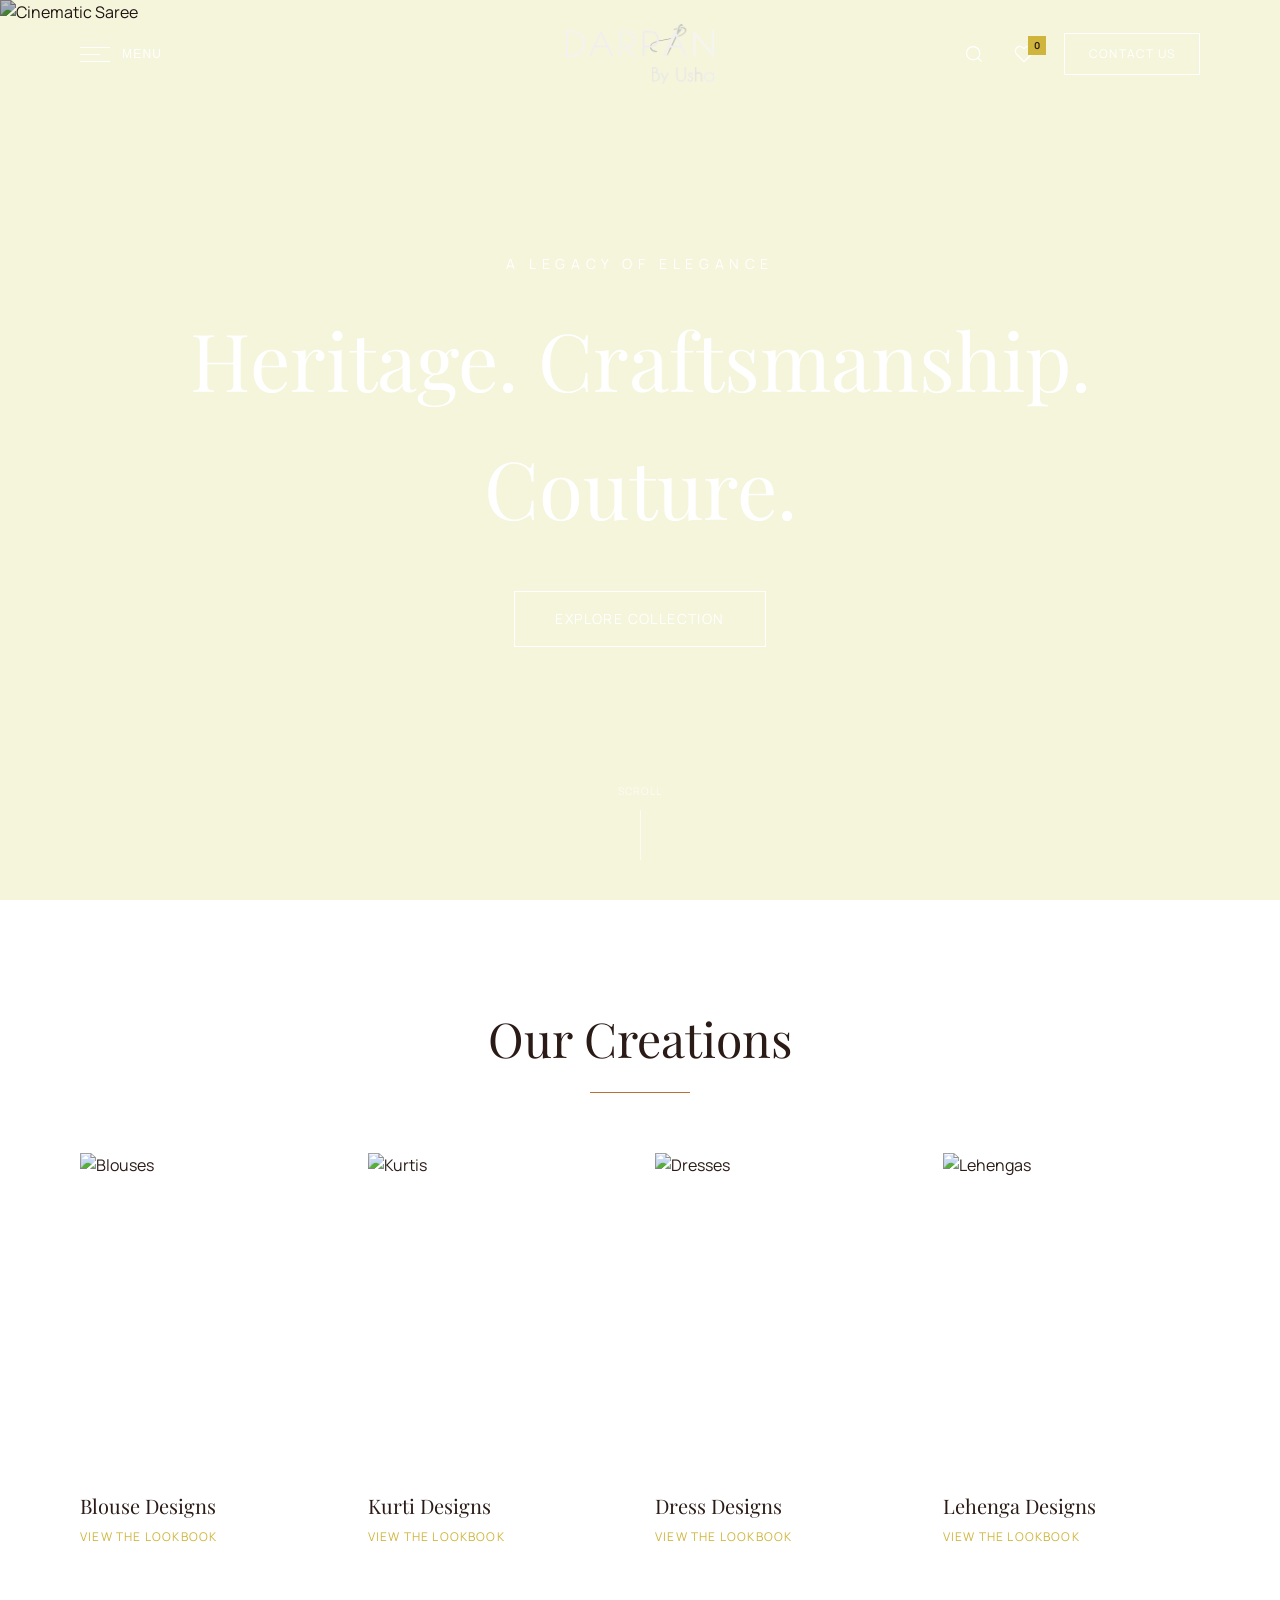
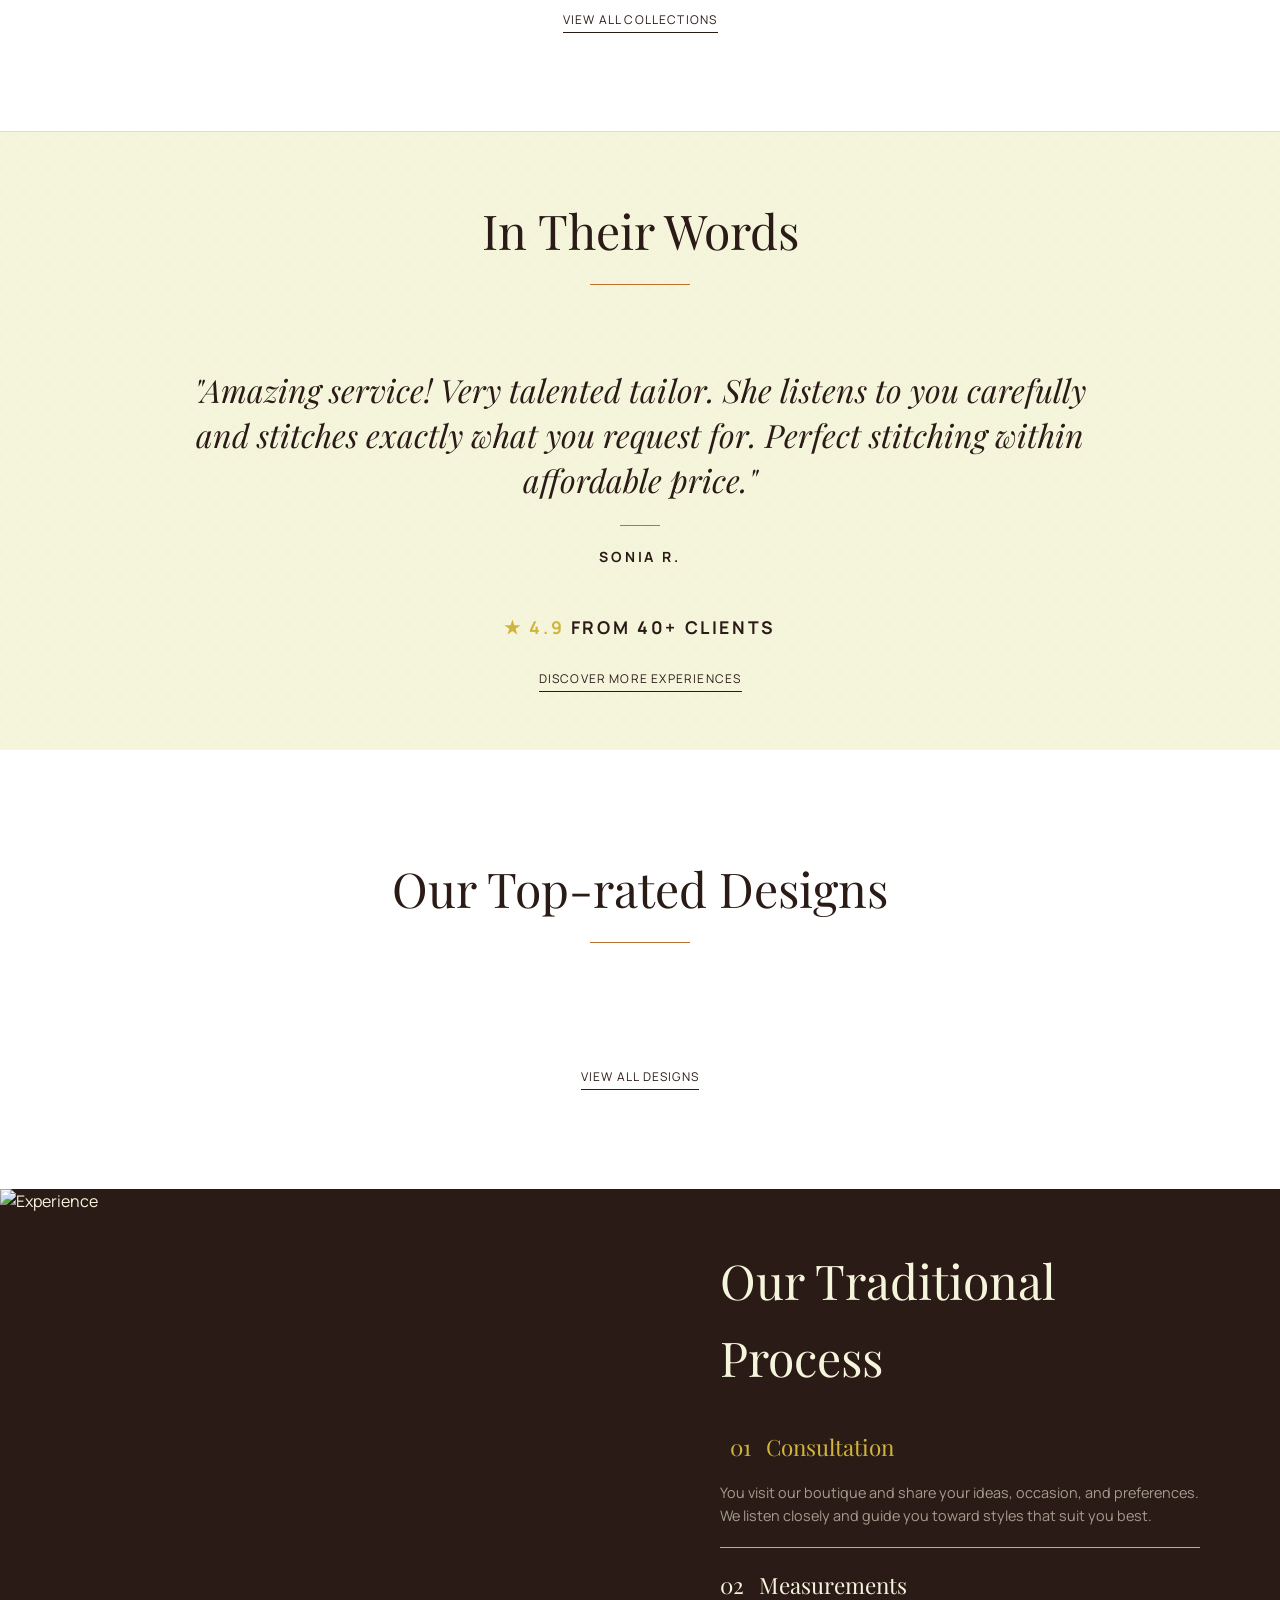
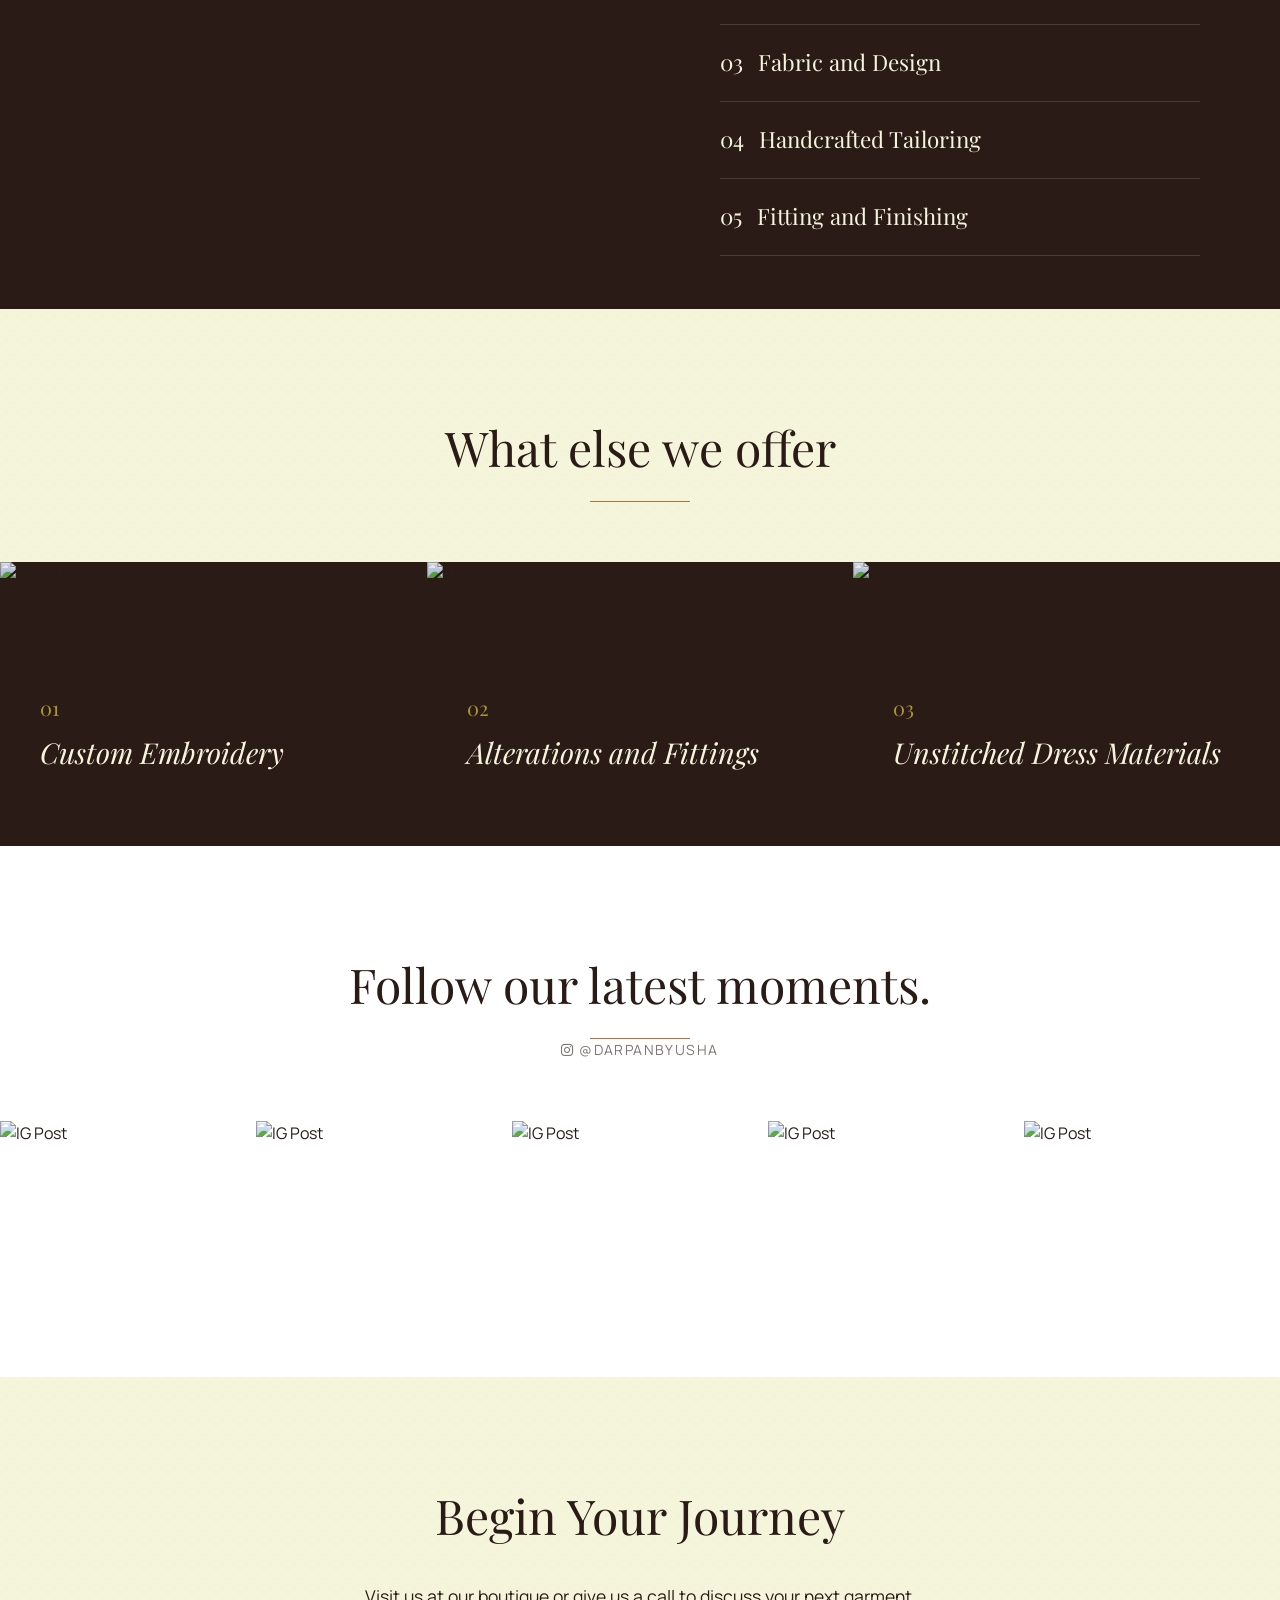
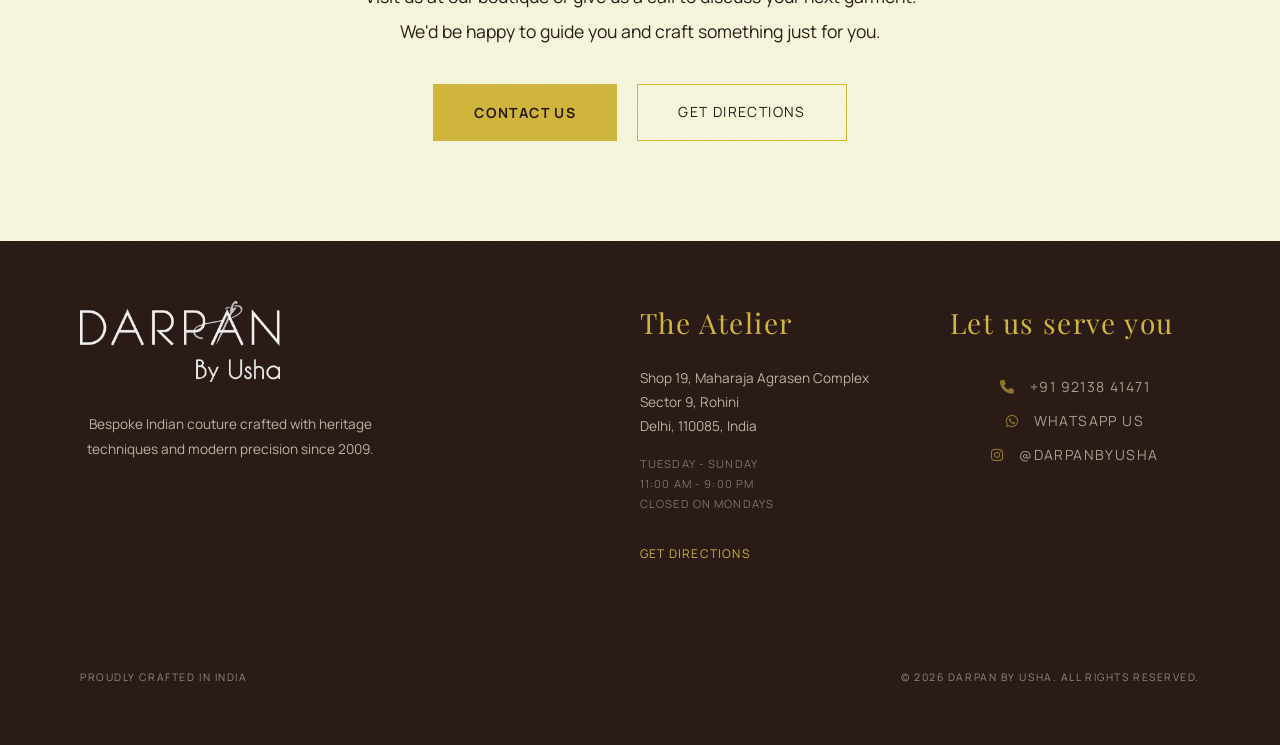
==== commit 266e43f3: "Update index.html" ====
--- a/index.html
+++ b/index.html
@@ -96,7 +96,7 @@
     <main>
         <section id="hero" class="hero-section">
             <div class="hero-image-wrapper">
-                <img src="images/hero.png" alt="Cinematic Saree" class="hero-bg">
+                <img src="images/hero2.png" alt="Cinematic Saree" class="hero-bg">
             </div>
             <div class="hero-content">
                 <span class="hero-subtitle animate-pulse">A Legacy of Elegance</span>
@@ -153,41 +153,61 @@
                 <div class="testimonial-slide active">
                     <div class="quote-wrapper">
                         <h3 class="testimonial-quote italic">
-                            "The craftsmanship is unparalleled. My bespoke lehenga was beyond perfect, blending heritage with modern elegance. It truly felt like wearing a piece of art."
+                            "Amazing service! Very talented tailor. She listens to you carefully and stitches exactly what you request for. Perfect stitching within affordable price."
                         </h3>
                     </div>
                     <div class="accent-line"></div>
                     <div class="testimonial-author">
-                        <p class="author-name">Priya S.</p>
-                        <p class="author-meta">Verified Google Review</p>
+                        <p class="author-name">Sonia R.</p>
                     </div>
                 </div>
 
                 <div class="testimonial-slide">
                     <div class="quote-wrapper">
                         <h3 class="testimonial-quote italic">
-                            "An absolute masterclass in tailoring. The Banarasi silk saree I purchased is now a cherished family heirloom."
+                            "Beautiful designs, always ready to customise as per requirement and clean stitching, best experience."
                         </h3>
                     </div>
                     <div class="accent-line"></div>
                     <div class="testimonial-author">
-                        <p class="author-name">Anjali K.</p>
-                        <p class="author-meta">Verified Google Review</p>
+                        <p class="author-name">Ishika S.</p>
                     </div>
                 </div>
 
                 <div class="testimonial-slide">
                     <div class="quote-wrapper">
                         <h3 class="testimonial-quote italic">
-                            "From the first consultation to the final fitting, the experience was flawless. True luxury and authentic artistry in every single stitch."
+                            "One of the finest boutique at reasonable price. Perfect fit and always in time."
                         </h3>
                     </div>
                     <div class="accent-line"></div>
                     <div class="testimonial-author">
-                        <p class="author-name">Meera R.</p>
-                        <p class="author-meta">Verified Google Review</p>
-                    </div>
-                </div>
+                        <p class="author-name">Priya N.</p>
+                    </div>
+                </div>
+                <div class="testimonial-slide">
+                    <div class="quote-wrapper">
+                        <h3 class="testimonial-quote italic">
+                            "Very friendly and humble people. The fittings are also upto the point."
+                        </h3>
+                    </div>
+                    <div class="accent-line"></div>
+                    <div class="testimonial-author">
+                        <p class="author-name">Priya N.</p>
+                    </div>
+                </div>
+                <div class="testimonial-slide">
+                    <div class="quote-wrapper">
+                        <h3 class="testimonial-quote italic">
+                            "I'm fully satisfied with the designs and stitching of Usha didi. She is stitching my clothes since 10-11 years and I never take risk of going somewhere else."
+                        </h3>
+                    </div>
+                    <div class="accent-line"></div>
+                    <div class="testimonial-author">
+                        <p class="author-name">Esha G.</p>
+                    </div>
+                </div>
+
             </div>
 
             <div class="text-center mt-large relative z-10">
@@ -212,28 +232,28 @@
 
         <section class="experience-section">
             <div class="experience-img-side">
-                <img src="images/kurtis.png" alt="Experience" id="experience-image">
+                <img src="images/step1.png" alt="Experience" id="experience-image">
             </div>
             <div class="experience-text-side">
                 <h2 class="section-heading mb-large text-cream">Our Traditional Process</h2>
                 <div class="experience-accordion">
-                    <div class="experience-item active" data-img="images/kurtis.png">
+                    <div class="experience-item active" data-img="images/step1.png">
                         <h3><span>01</span> Consultation</h3>
                         <p>You visit our boutique and share your ideas, occasion, and preferences.<br>We listen closely and guide you toward styles that suit you best.</p>
                     </div>
-                    <div class="experience-item" data-img="images/dress5.png">
+                    <div class="experience-item" data-img="images/step2.png">
                         <h3><span>02</span>Measurements</h3>
                         <p>Precise measurements are taken to ensure the garment is tailored specifically to you.</p>
                     </div>
-                    <div class="experience-item" data-img="images/dress7.png">
+                    <div class="experience-item" data-img="images/step3.png">
                         <h3><span>03</span> Fabric and Design</h3>
                         <p>You may bring your own fabric, or we can help source the right material.<br>Together we finalize the design, details, and delivery timeline.</p>
                     </div>
-                    <div class="experience-item" data-img="images/dress6.png">
+                    <div class="experience-item" data-img="images/step4.png">
                         <h3><span>04</span> Handcrafted Tailoring</h3>
                         <p>Our master cutter carefully prepares the pattern to your measurements, and our skilled tailors stitch the garment with attention to every detail.</p>
                     </div>
-                    <div class="experience-item" data-img="images/kurtis.png">
+                    <div class="experience-item" data-img="images/step5.png">
                         <h3><span>05</span> Fitting and Finishing</h3>
                         <p>You return for a fitting.<br>Most pieces fit beautifully the first time, but we happily make any adjustments before the final delivery.</p>
                     </div>
@@ -249,7 +269,7 @@
 
             <div class="landscape-services-grid">
                 <div class="landscape-card">
-                    <img src="https://lh3.googleusercontent.com/aida-public/[base64]" alt="Bridal Wear" class="landscape-bg">
+                    <img src="images/service1.png" alt="Bridal Wear" class="landscape-bg">
                     <div class="landscape-overlay"></div>
                     <div class="landscape-content">
                         <span class="landscape-number font-heading text-gold">01</span>
@@ -259,7 +279,7 @@
                     </div>
                 </div>
                 <div class="landscape-card">
-                    <img src="https://lh3.googleusercontent.com/aida-public/[base64]" alt="Artisanal Tailoring" class="landscape-bg">
+                    <img src="images/service2.png" alt="Artisanal Tailoring" class="landscape-bg">
                     <div class="landscape-overlay"></div>
                     <div class="landscape-content">
                         <span class="landscape-number font-heading text-gold">02</span>
@@ -269,7 +289,7 @@
                     </div>
                 </div>
                 <div class="landscape-card">
-                    <img src="https://lh3.googleusercontent.com/aida-public/[base64]" alt="Private Consultations" class="landscape-bg">
+                    <img src="images/service3.png" alt="Private Consultations" class="landscape-bg">
                     <div class="landscape-overlay"></div>
                     <div class="landscape-content">
                         <span class="landscape-number font-heading text-gold">03</span>
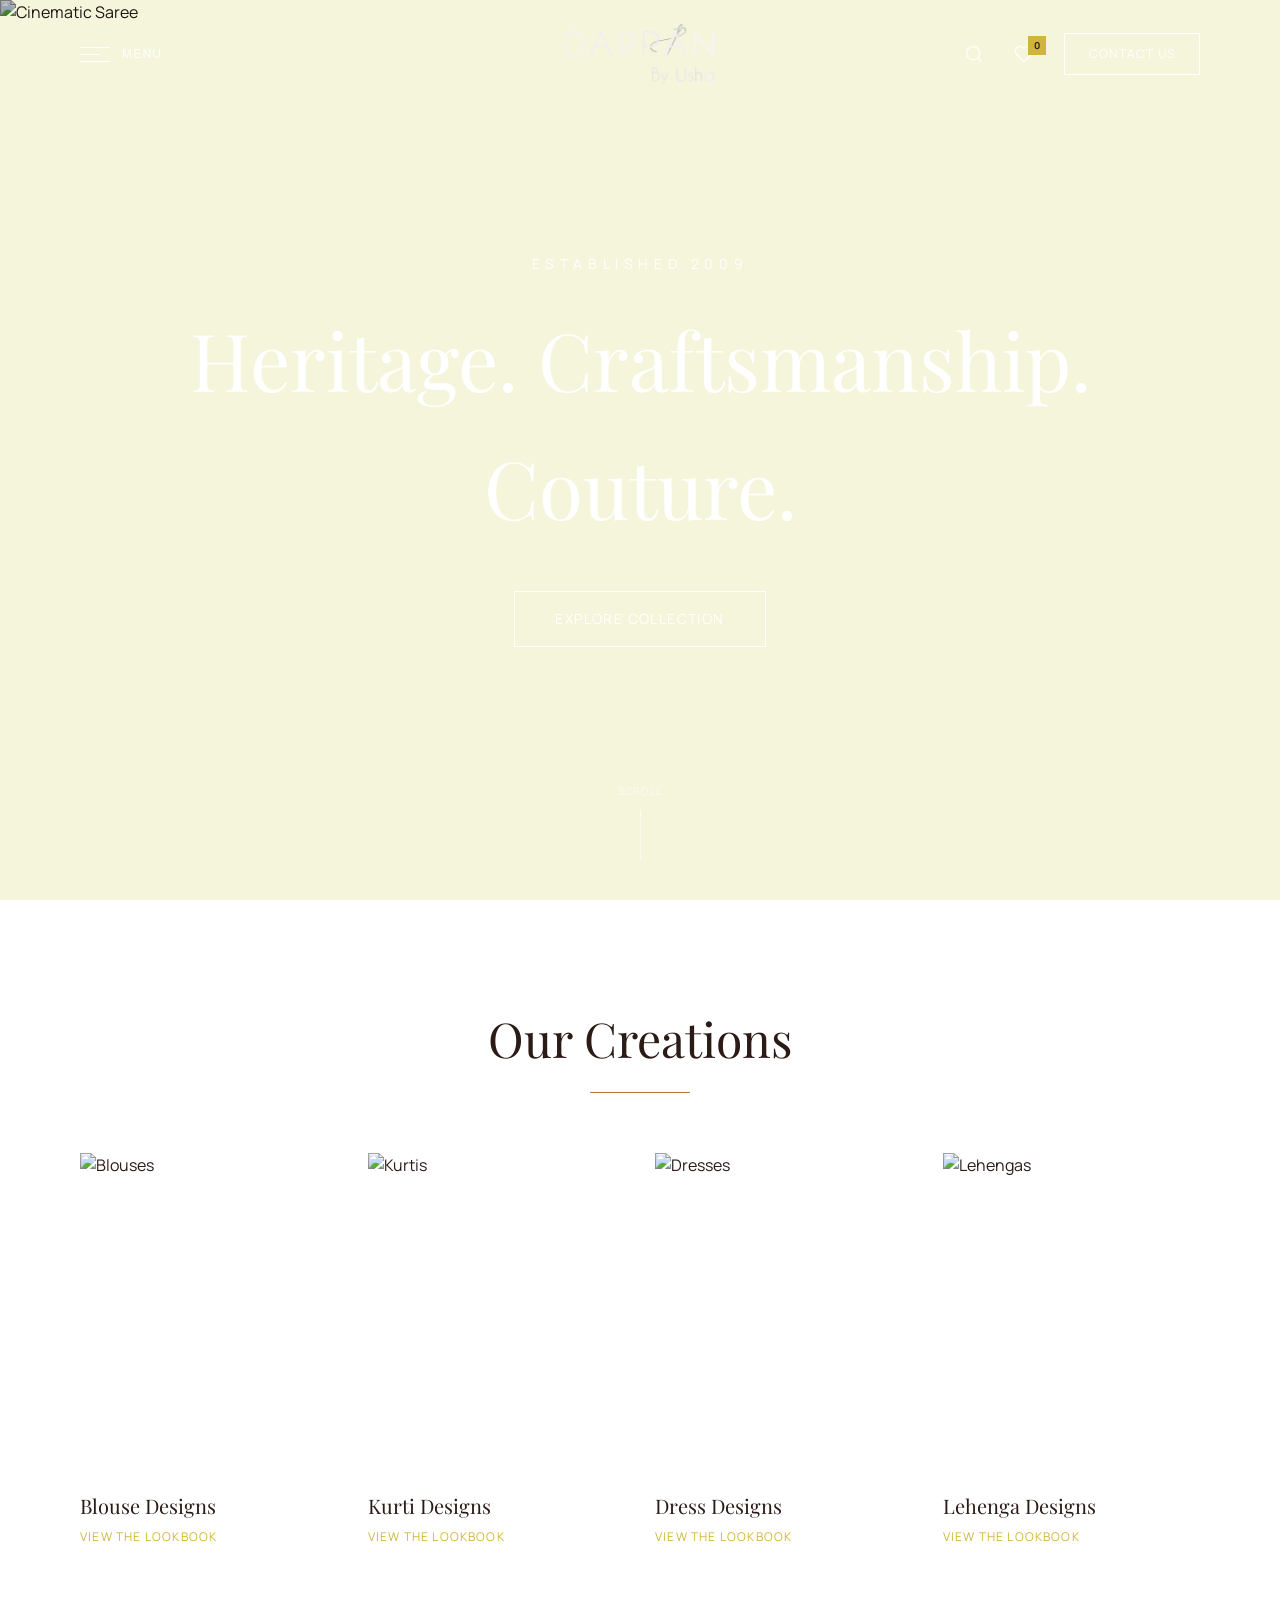
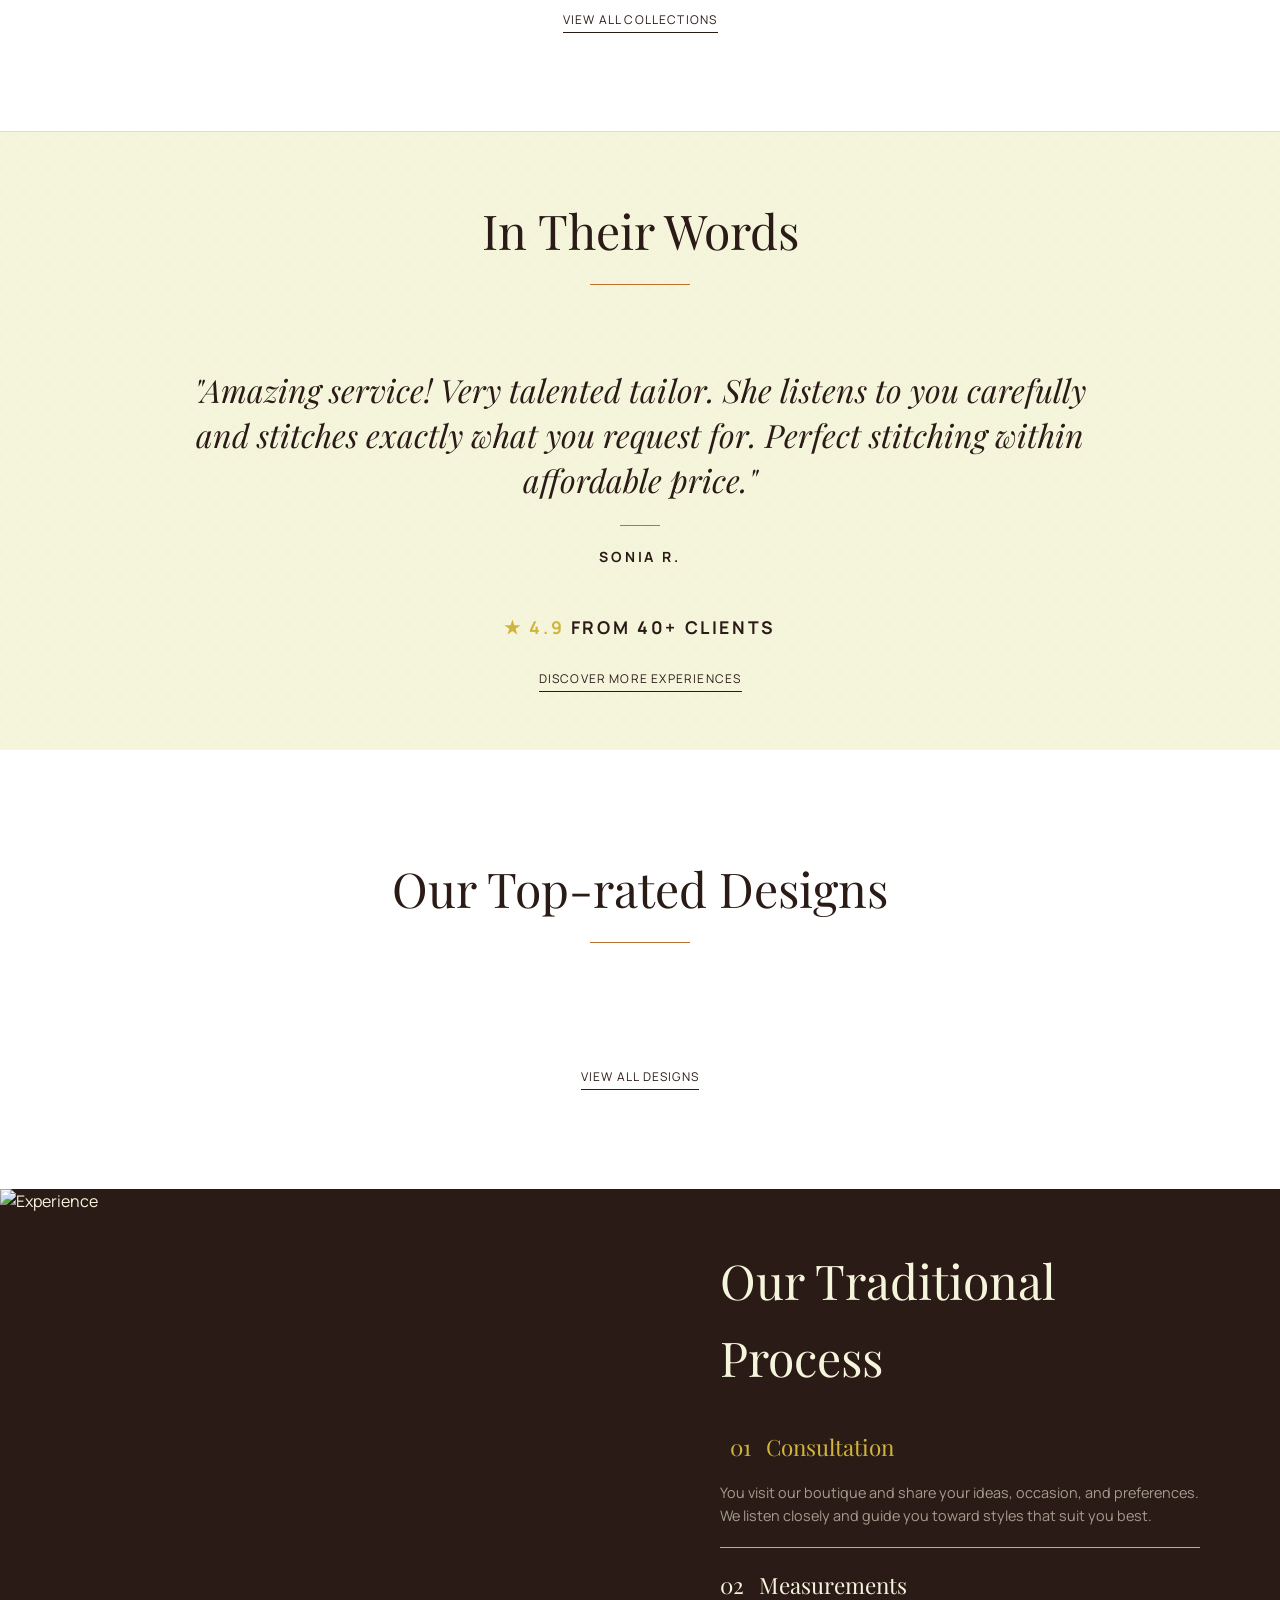
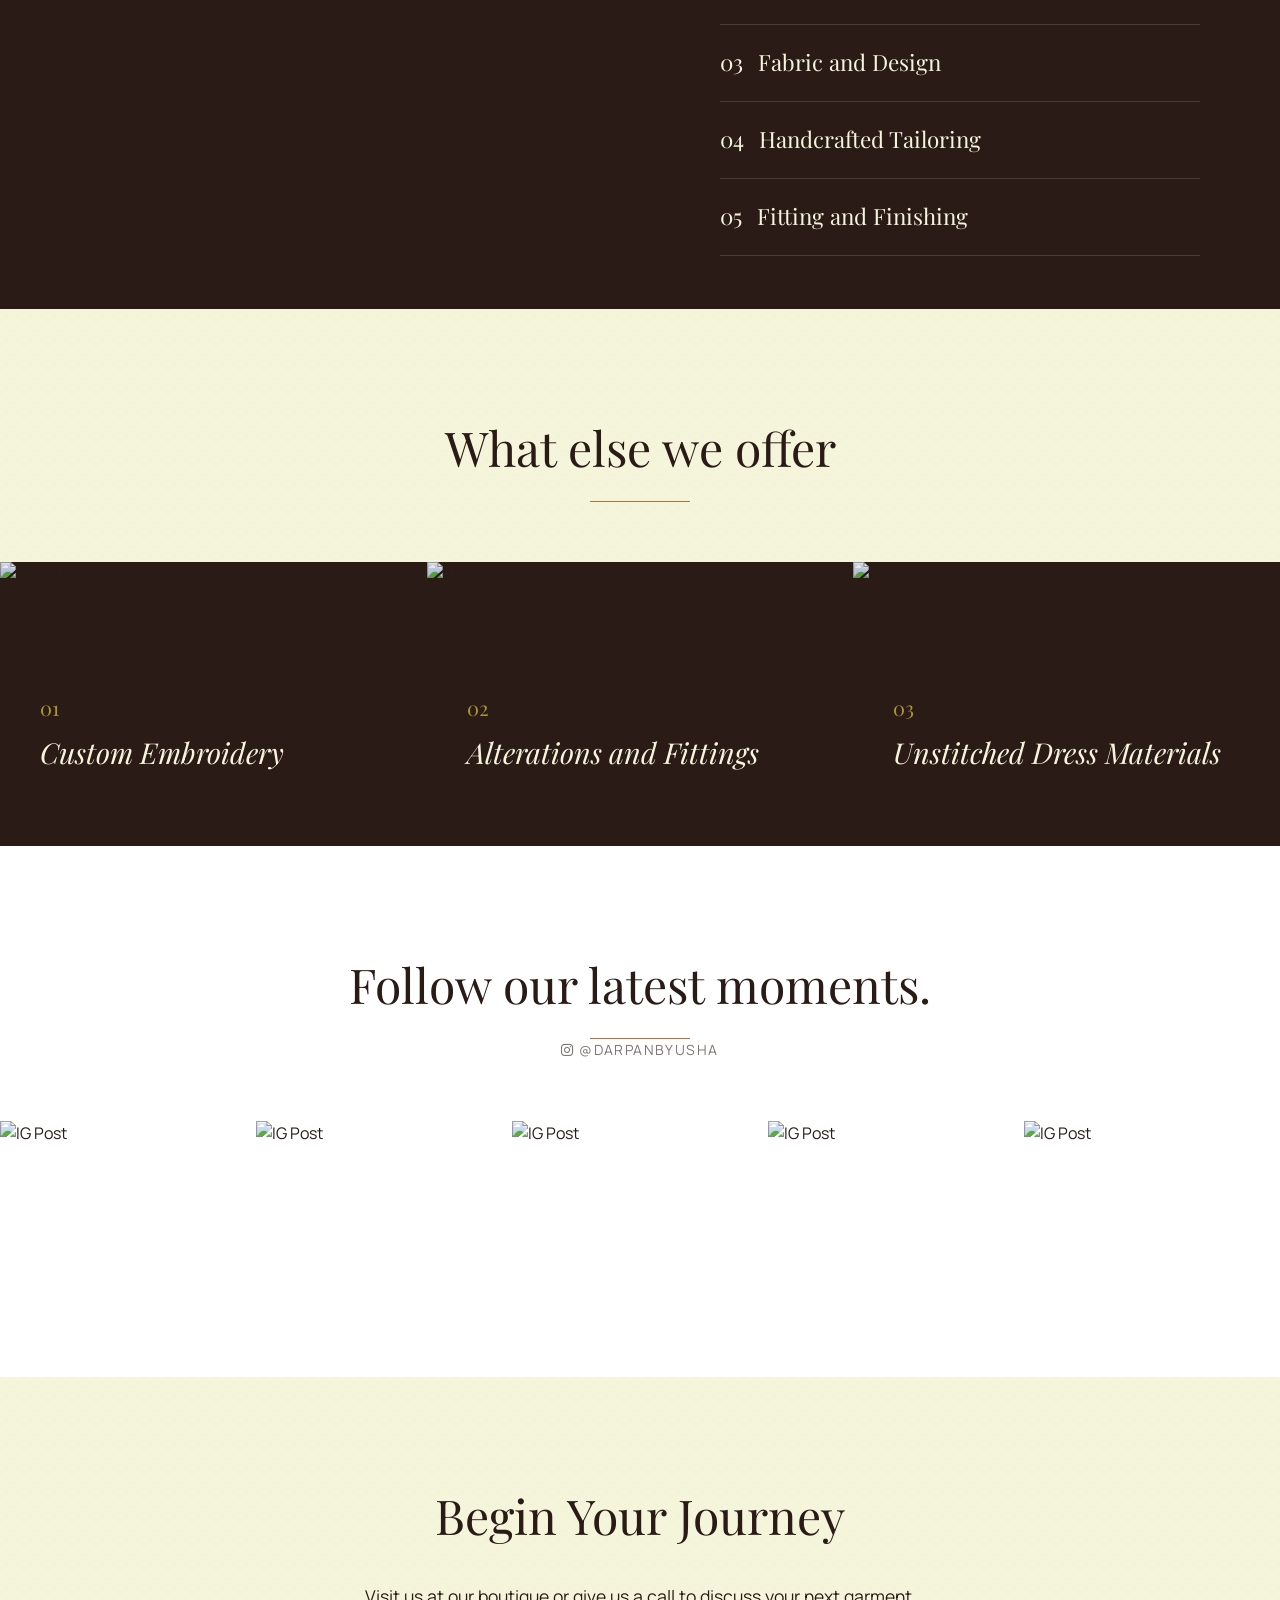
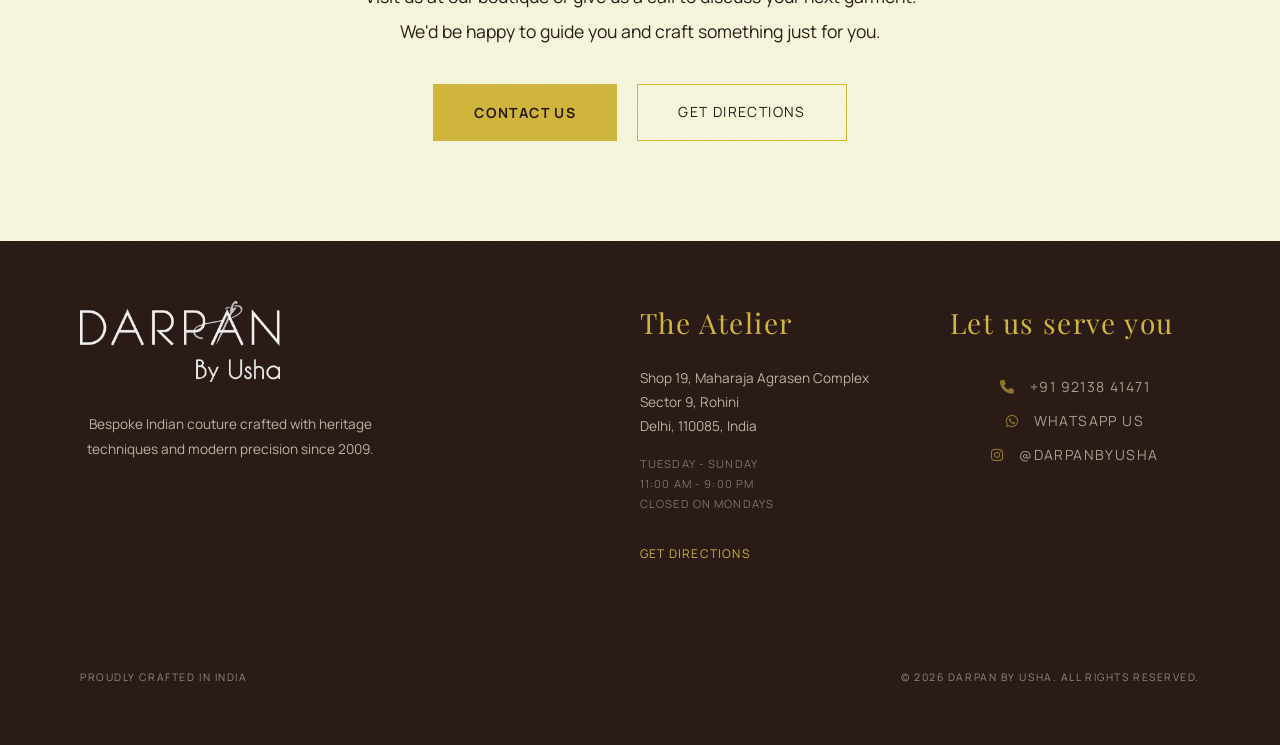
==== commit d04d12db: "Update index.html" ====
--- a/index.html
+++ b/index.html
@@ -99,7 +99,7 @@
                 <img src="images/hero2.png" alt="Cinematic Saree" class="hero-bg">
             </div>
             <div class="hero-content">
-                <span class="hero-subtitle animate-pulse">A Legacy of Elegance</span>
+                <span class="hero-subtitle animate-pulse">ESTABLISHED 2009</span>
                 <h1 class="hero-title">Heritage. Craftsmanship. Couture.</h1>
                 <a href="#collections" class="btn-outline-light">Explore Collection</a>
             </div>
@@ -313,11 +313,11 @@
                 </p>
             </div>
             <div class="grid-5-col-edge">
-                <a href="https://www.instagram.com/p/CX-rikZs5_0/?utm_source=ig_web_copy_link&igsh=MzRlODBiNWFlZA==" target="_blank" class="insta-block">
+                <a href="https://www.instagram.com/p/Cn7S171oiUa/?utm_source=ig_web_copy_link&igsh=MzRlODBiNWFlZA%3D%3D" target="_blank" class="insta-block">
                     <img src="images/dress6.png" alt="IG Post">
                     <div class="insta-overlay"><i class="fab fa-instagram"></i></div>
                 </a>
-                <a href="https://www.instagram.com/p/CX-rikZs5_0/?utm_source=ig_web_copy_link&igsh=MzRlODBiNWFlZA==" target="_blank" class="insta-block">
+                <a href="https://www.instagram.com/p/CTP9I0YBRcB/?utm_source=ig_web_copy_link&igsh=MzRlODBiNWFlZA==" target="_blank" class="insta-block">
                     <img src="images/dress7.png" alt="IG Post">
                     <div class="insta-overlay"><i class="fab fa-instagram"></i></div>
                 </a>
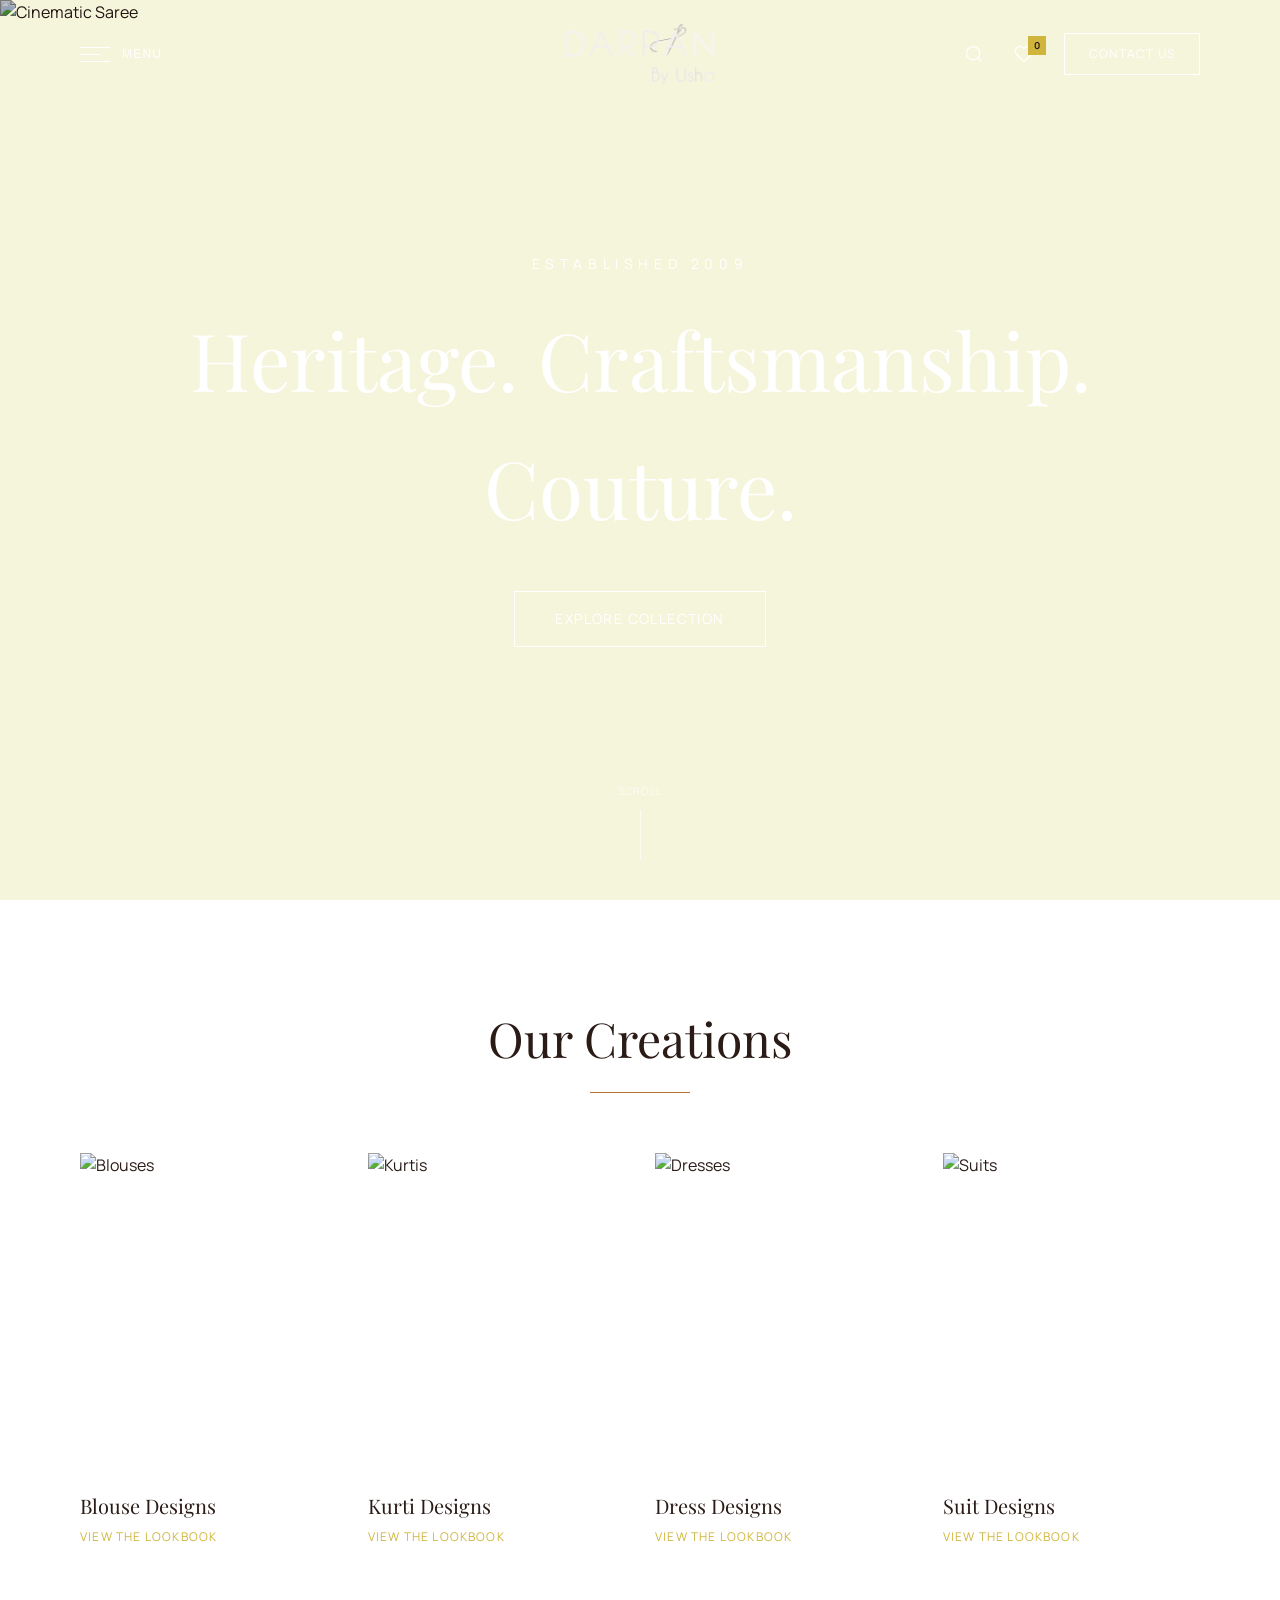
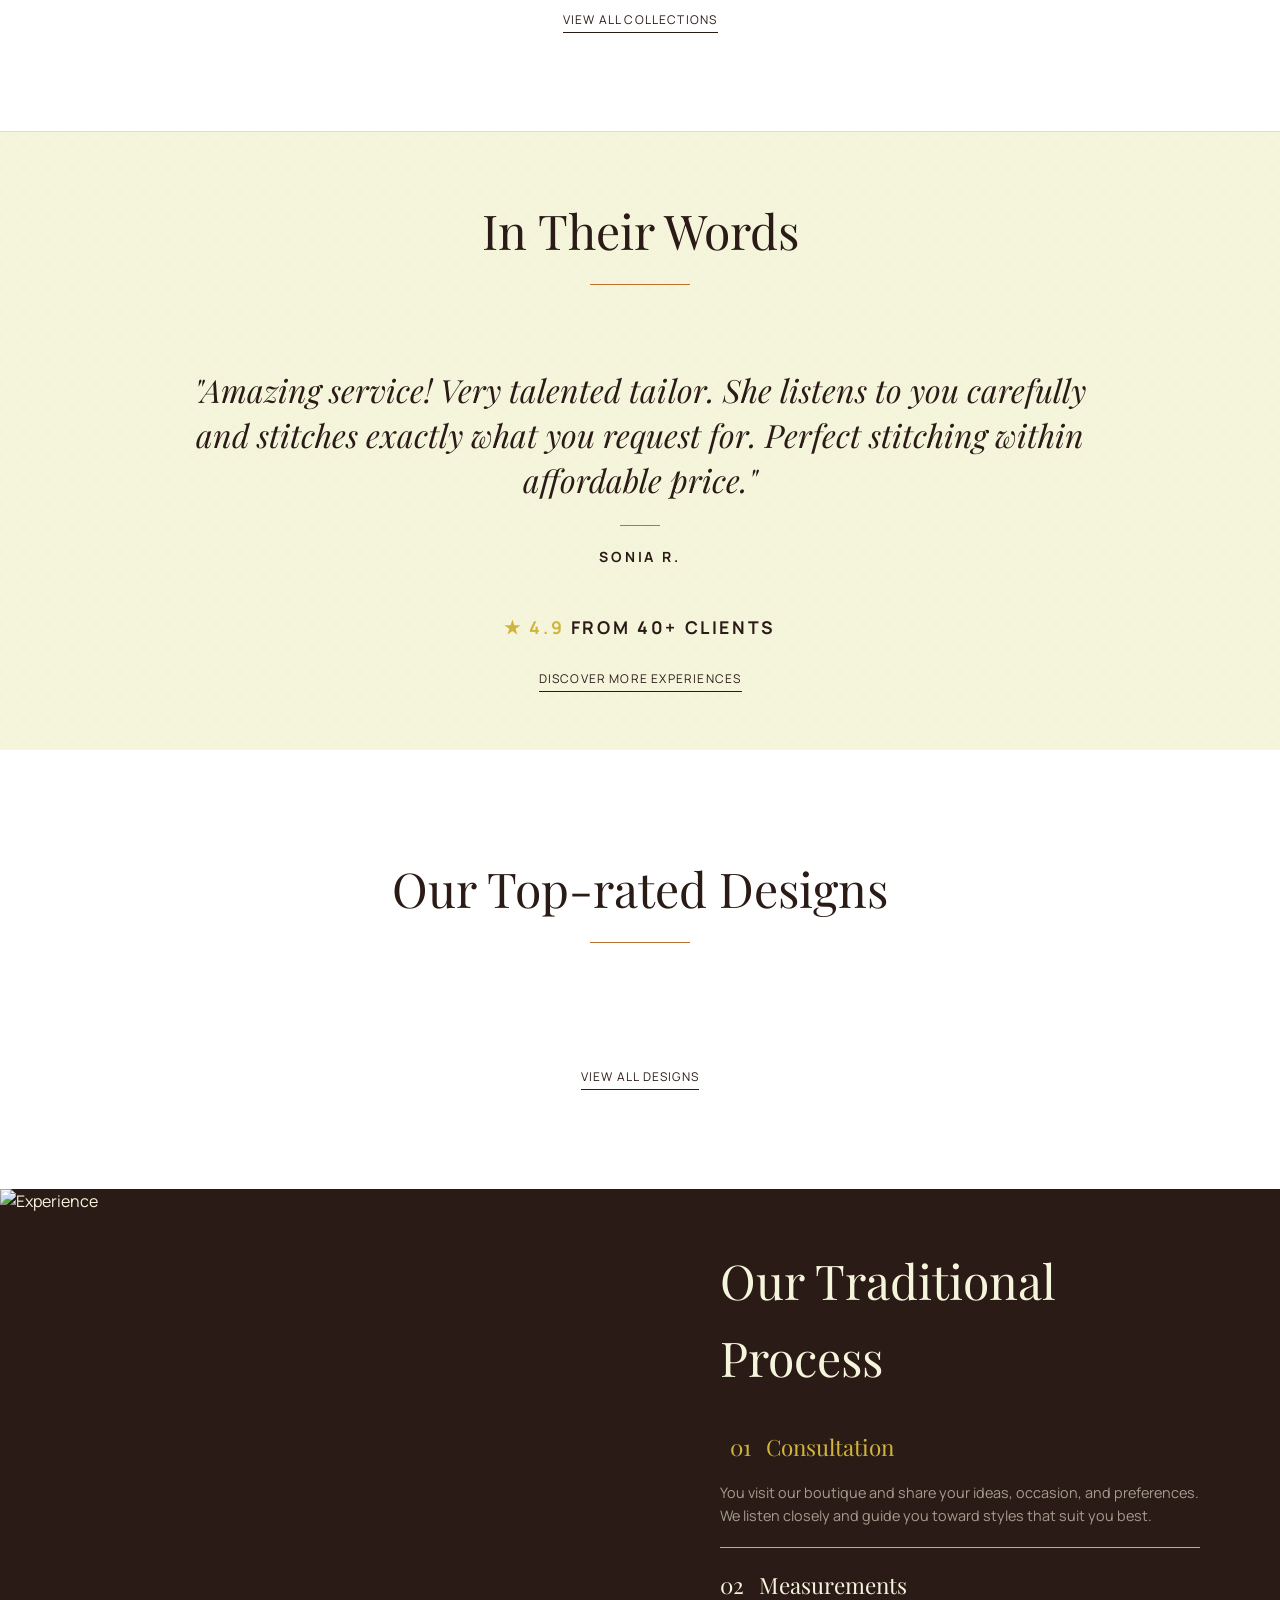
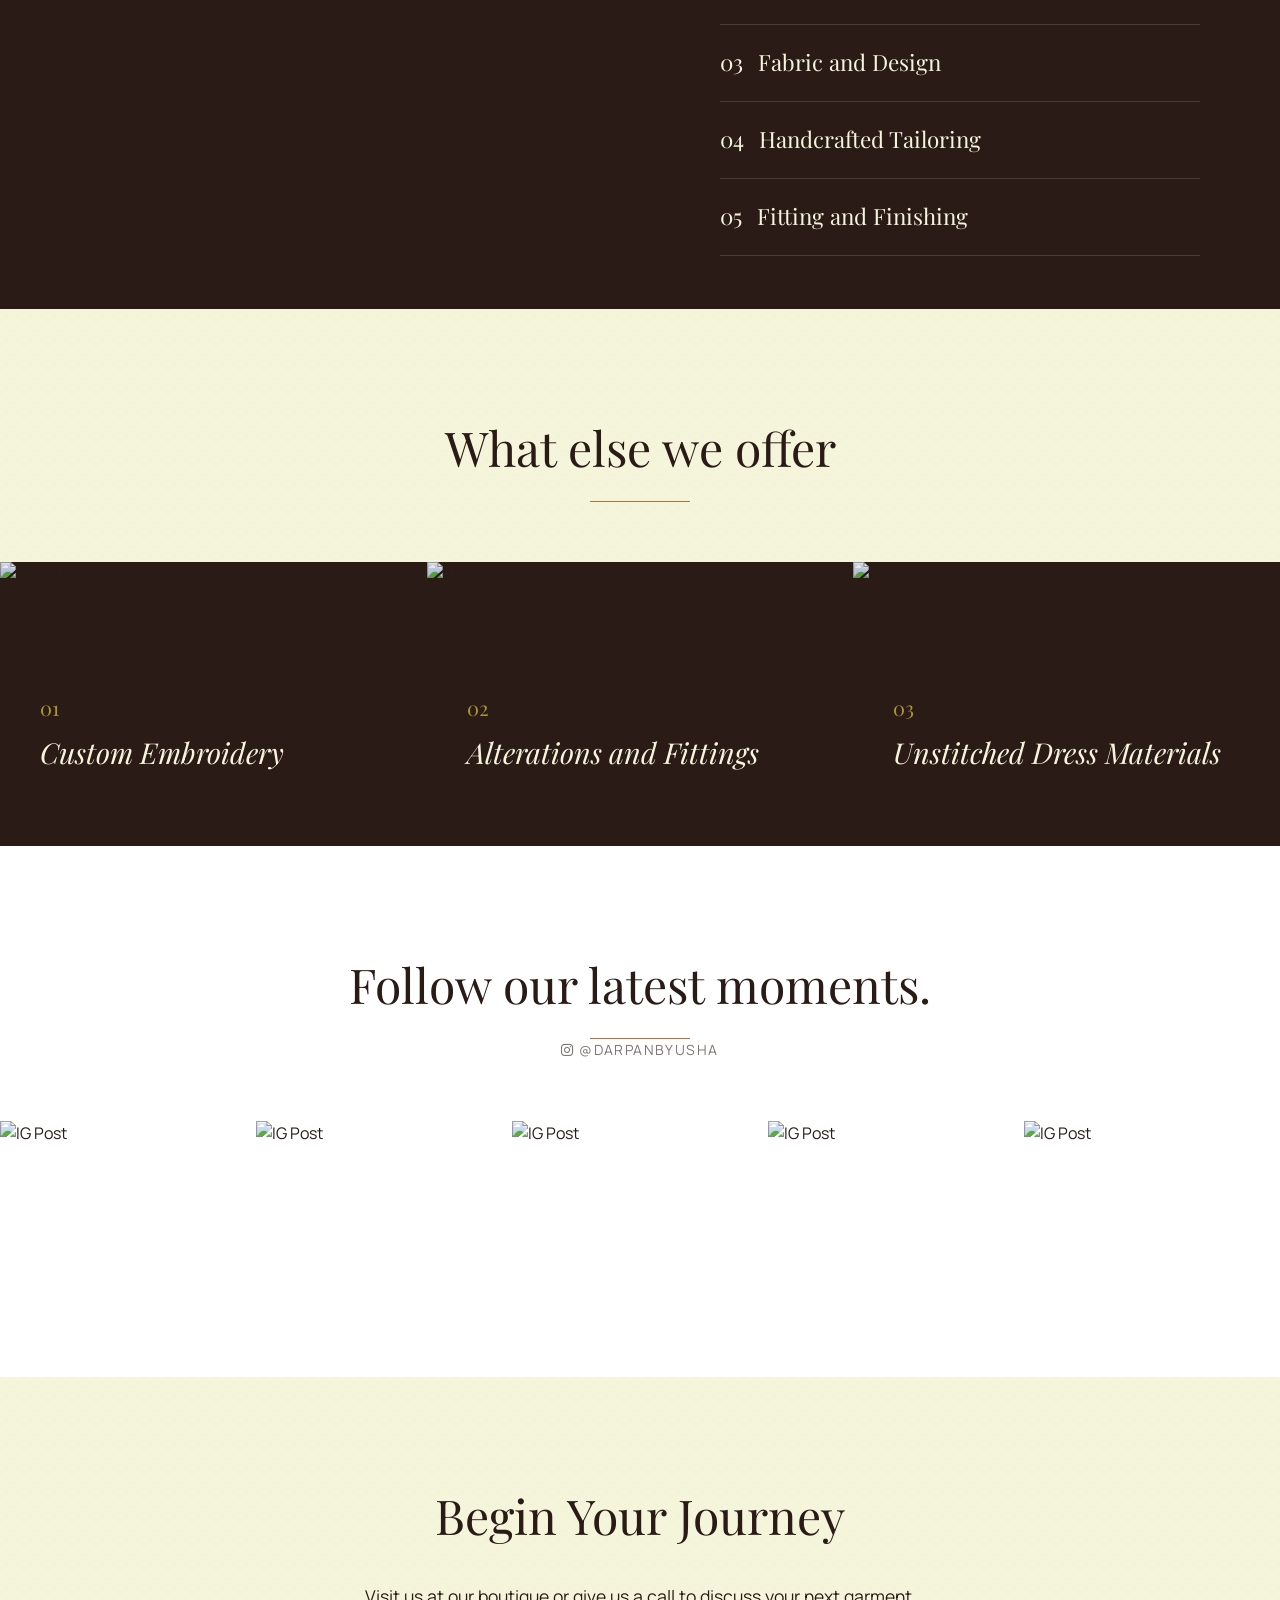
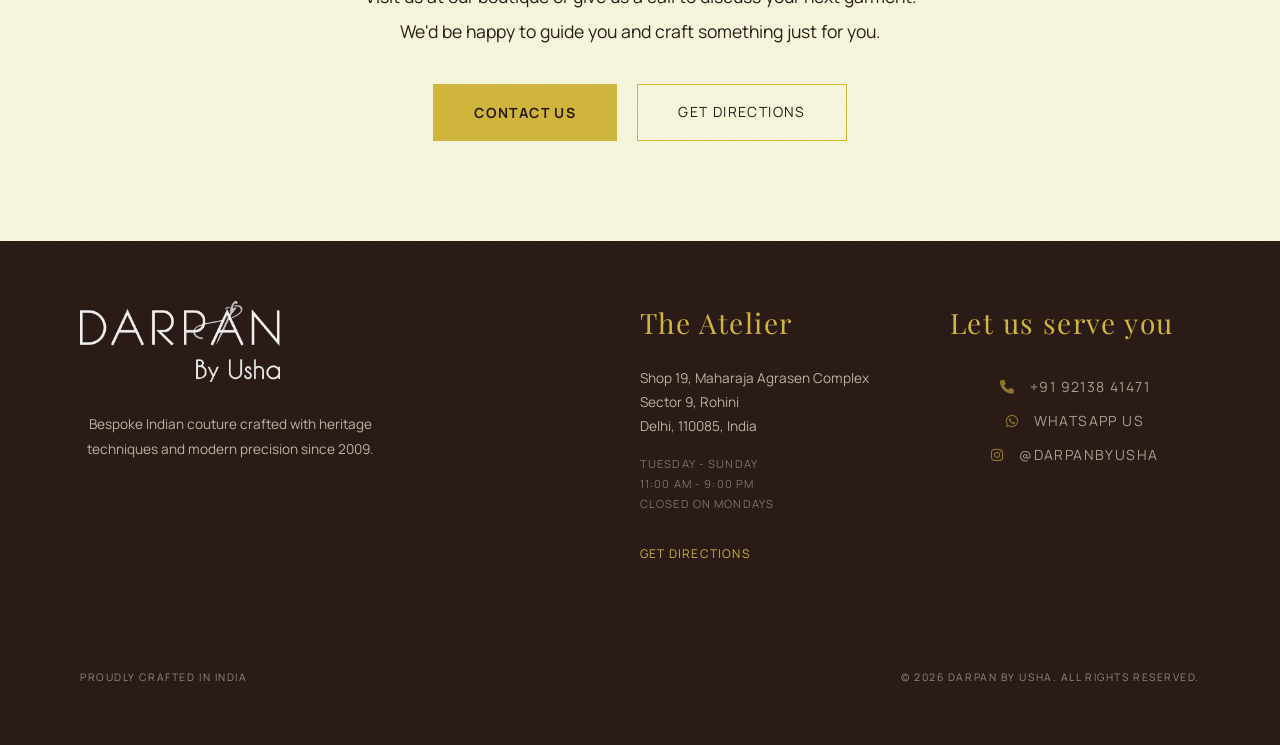
==== commit e700f83b: "final edits" ====
--- a/index.html
+++ b/index.html
@@ -131,9 +131,9 @@
                     <h3>Dress Designs</h3>
                     <p class="card-meta">View the Lookbook</p>
                 </a>
-                <a href="designs.html?filter=lehengas" class="collection-card">
-                    <div class="img-4x5"><img src="images/lehengas.png" alt="Lehengas"></div>
-                    <h3>Lehenga Designs</h3>
+                <a href="designs.html?filter=suit" class="collection-card">
+                    <div class="img-4x5"><img src="images/suit.png" alt="Suits"></div>
+                    <h3>Suit Designs</h3>
                     <p class="card-meta">View the Lookbook</p>
                 </a>
             </div>
@@ -313,23 +313,23 @@
                 </p>
             </div>
             <div class="grid-5-col-edge">
-                <a href="https://www.instagram.com/p/Cn7S171oiUa/?utm_source=ig_web_copy_link&igsh=MzRlODBiNWFlZA%3D%3D" target="_blank" class="insta-block">
+                <a href="https://www.instagram.com/p/Cn7S171oiUa/" target="_blank" class="insta-block">
                     <img src="images/dress6.png" alt="IG Post">
                     <div class="insta-overlay"><i class="fab fa-instagram"></i></div>
                 </a>
-                <a href="https://www.instagram.com/p/CTP9I0YBRcB/?utm_source=ig_web_copy_link&igsh=MzRlODBiNWFlZA==" target="_blank" class="insta-block">
+                <a href="https://www.instagram.com/p/CTP9I0YBRcB/" target="_blank" class="insta-block">
                     <img src="images/dress7.png" alt="IG Post">
                     <div class="insta-overlay"><i class="fab fa-instagram"></i></div>
                 </a>
-                <a href="https://www.instagram.com/p/CX-rikZs5_0/?utm_source=ig_web_copy_link&igsh=MzRlODBiNWFlZA==" target="_blank" class="insta-block">
+                <a href="https://www.instagram.com/p/CX-r3wNMkGh/" target="_blank" class="insta-block">
                     <img src="images/dress8.png" alt="IG Post">
                     <div class="insta-overlay"><i class="fab fa-instagram"></i></div>
                 </a>
-                <a href="https://www.instagram.com/p/CX-rikZs5_0/?utm_source=ig_web_copy_link&igsh=MzRlODBiNWFlZA==" target="_blank" class="insta-block">
+                <a href="https://www.instagram.com/p/CTP8mvPh20o/" target="_blank" class="insta-block">
                     <img src="images/dress9.png" alt="IG Post">
                     <div class="insta-overlay"><i class="fab fa-instagram"></i></div>
                 </a>
-                <a href="https://www.instagram.com/p/CX-rikZs5_0/?utm_source=ig_web_copy_link&igsh=MzRlODBiNWFlZA==" target="_blank" class="insta-block">
+                <a href="https://www.instagram.com/p/CX-rikZs5_0/" target="_blank" class="insta-block">
                     <img src="images/dress2.png" alt="IG Post">
                     <div class="insta-overlay"><i class="fab fa-instagram"></i></div>
                 </a>
